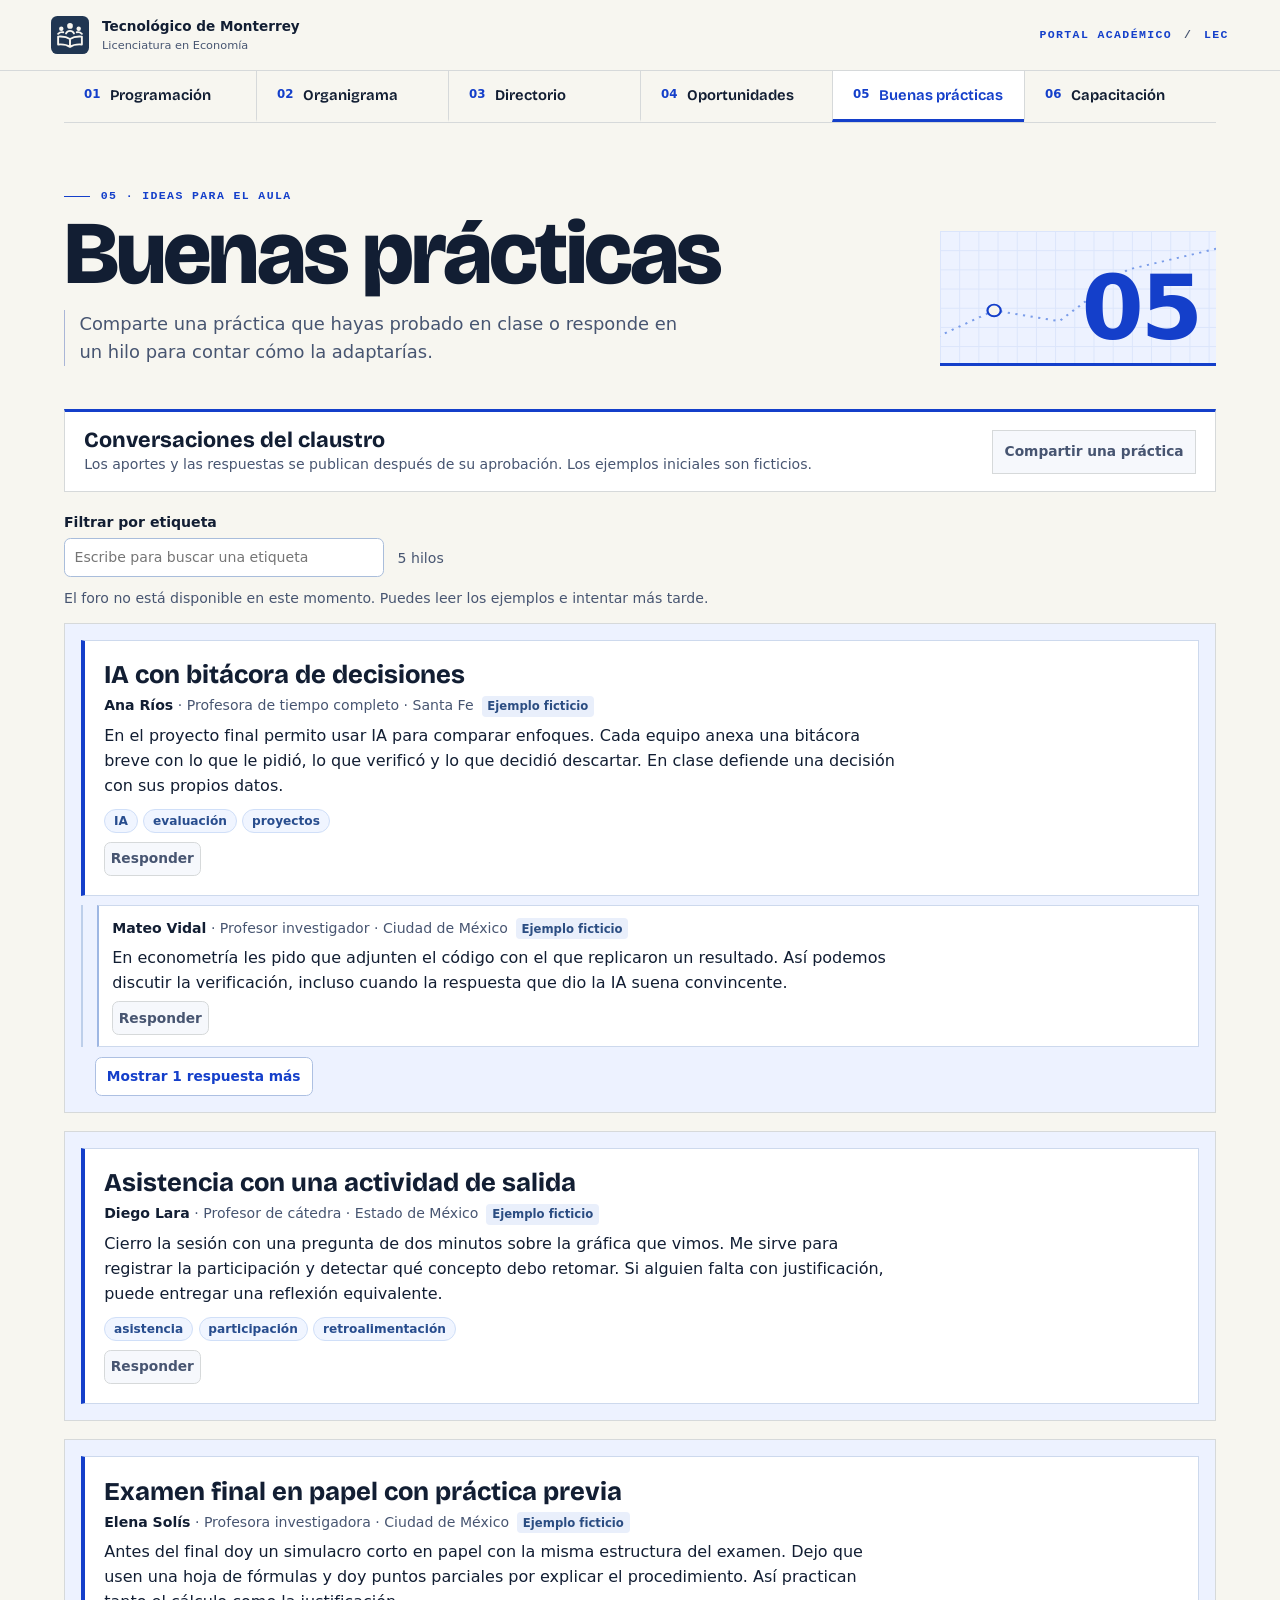
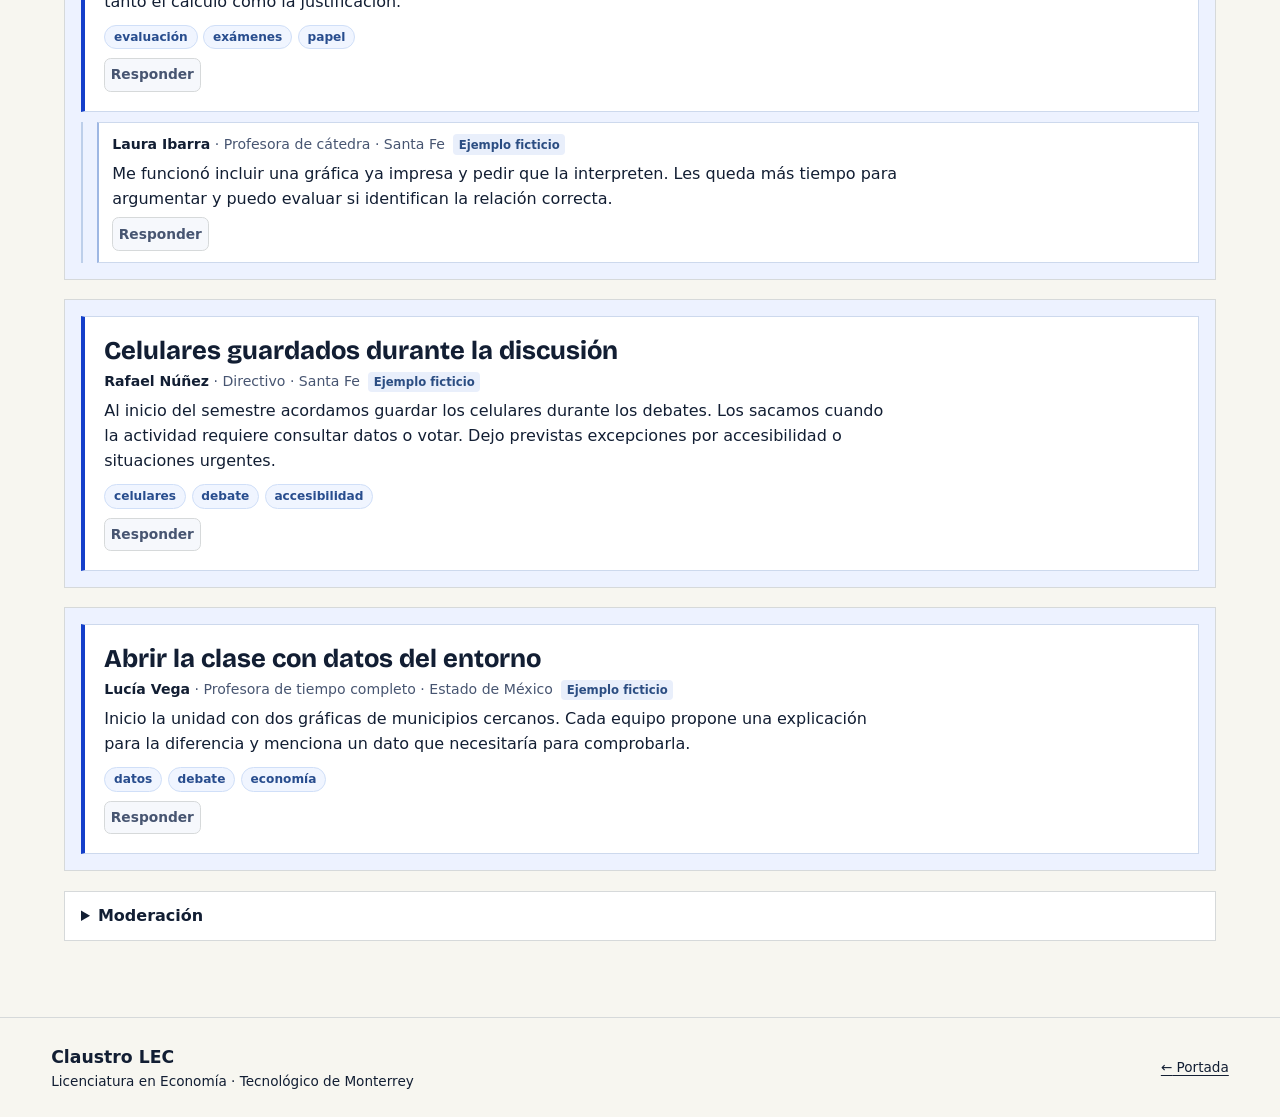
==== buenas-practicas.html @ 4c76aeeb "upd" ====
<!doctype html>
<html lang="es-MX">
<head>
  <meta charset="utf-8">
  <meta name="viewport" content="width=device-width, initial-scale=1">
  <meta name="description" content="Foro del Claustro LEC para compartir y discutir buenas prácticas docentes.">
  <title>Buenas prácticas | Claustro LEC</title>
  <link rel="icon" type="image/svg+xml" href="assets/icons/claustro.svg">
  <link rel="stylesheet" href="assets/css/styles.css?v=5">
  <link rel="stylesheet" href="assets/css/foro.css?v=4">
  <script type="module" src="assets/js/foro.js?v=4"></script>
</head>
<body>
  <a class="skip-link" href="#contenido">Ir al contenido</a>
  <header class="site-header" id="inicio">
    <div class="shell header-inner">
      <a class="brand" href="index.html">
        <img class="brand-mark" src="assets/icons/claustro.svg" width="38" height="38" alt="">
        <span>Tecnológico de Monterrey<small>Licenciatura en Economía</small></span>
      </a>
      <span class="edition">Portal académico <span aria-hidden="true">/</span> LEC</span>
    </div>
  </header>
  <div class="shell">
    <nav class="section-index" aria-label="Secciones del portal">
      <a href="programacion.html"><span class="index-number" aria-hidden="true">01</span><span>Programación</span></a>
      <a href="organigrama.html"><span class="index-number" aria-hidden="true">02</span><span>Organigrama</span></a>
      <a href="directorio.html"><span class="index-number" aria-hidden="true">03</span><span>Directorio</span></a>
      <a href="oportunidades.html"><span class="index-number" aria-hidden="true">04</span><span>Oportunidades</span></a>
      <a href="buenas-practicas.html" aria-current="page"><span class="index-number" aria-hidden="true">05</span><span>Buenas prácticas</span></a>
      <a href="capacitacion.html"><span class="index-number" aria-hidden="true">06</span><span>Capacitación</span></a>
    </nav>
  </div>

  <main class="shell" id="contenido" tabindex="-1" data-forum-api="https://claustrolec-foro.marco-mendez.workers.dev">
    <header class="page-heading">
      <div class="page-intro">
        <p class="eyebrow">05 · Ideas para el aula</p>
        <h1>Buenas prácticas</h1>
        <p>Comparte una práctica que hayas probado en clase o responde en un hilo para contar cómo la adaptarías.</p>
      </div>
      <div class="chapter-mark" aria-hidden="true">
        <span>05</span>
      </div>
    </header>
    <div class="forum-toolbar">
      <div>
        <h2>Conversaciones del claustro</h2>
        <p>Los aportes y las respuestas se publican después de su aprobación. Los ejemplos iniciales son ficticios.</p>
      </div>
      <button class="forum-button forum-primary" id="forum-new" type="button" disabled>Compartir una práctica</button>
    </div>
    <div class="forum-filter">
      <div class="search-picker">
        <label for="forum-tag-filter">Filtrar por etiqueta</label>
        <input id="forum-tag-filter" type="text" role="combobox" aria-autocomplete="list" aria-expanded="false" aria-controls="forum-tag-options" autocomplete="off" placeholder="Escribe para buscar una etiqueta">
        <ul id="forum-tag-options" class="search-options" role="listbox" aria-label="Opciones de etiquetas" hidden></ul>
      </div>
      <p id="forum-filter-count" role="status"></p>
    </div>
    <p class="forum-status" id="forum-status" role="status"></p>
    <div id="forum-threads" class="forum-threads"></div>
    <noscript><p>Activa JavaScript para consultar los hilos y participar en el foro.</p></noscript>

    <details class="forum-moderation" id="forum-moderation">
      <summary>Moderación</summary>
      <div class="forum-moderation-content">
        <form id="forum-login" hidden>
          <label>Contraseña de moderación <input name="password" type="password" autocomplete="current-password" maxlength="256" required></label>
          <button class="forum-button" type="submit">Ver envíos pendientes</button>
        </form>
        <div class="forum-session" id="forum-session" hidden>
          <button class="forum-button" id="forum-refresh" type="button">Actualizar cola</button>
          <button class="forum-button" id="forum-logout" type="button">Salir</button>
        </div>
        <p id="forum-moderation-status" role="status">La moderación se habilitará al conectar el servicio del foro.</p>
        <div id="forum-queue"></div>
      </div>
    </details>

    <dialog id="forum-dialog" class="forum-dialog" aria-labelledby="forum-dialog-title">
      <form id="forum-submit">
        <div class="forum-dialog-header">
          <h2 id="forum-dialog-title">Compartir una práctica</h2>
          <button class="forum-button" id="forum-cancel" type="button">Cancelar</button>
        </div>
        <p class="forum-context" id="forum-context" hidden></p>
        <div class="forum-fields">
          <label>Nombre <input name="name" autocomplete="name" minlength="2" maxlength="100" required></label>
          <label>Puesto <select name="role" required>
            <option value="">Selecciona un puesto</option>
            <option>Directivo</option><option>Profesor investigador</option><option>Profesor de tiempo completo</option><option>Profesor de cátedra</option>
          </select></label>
          <label>Campus <input name="campus" list="forum-campuses" minlength="2" maxlength="90" required></label>
          <datalist id="forum-campuses"><option value="Ciudad de México"><option value="Santa Fe"><option value="Estado de México"></datalist>
          <label>Correo <input name="email" type="email" autocomplete="email" maxlength="254" aria-describedby="forum-privacy" required></label>
        </div>
        <label class="forum-email-choice">
          <input name="publishEmail" type="checkbox">
          <span>Mostrar mi correo públicamente si se aprueba mi contribución</span>
        </label>
        <label id="forum-title-field">Título <input name="title" minlength="4" maxlength="120" required></label>
        <label id="forum-tags-field" for="forum-tags">Etiquetas
          <input id="forum-tags" name="tags" maxlength="280" placeholder="IA, evaluación, proyectos" aria-describedby="forum-tags-help" required>
          <small id="forum-tags-help">Escribe de 2 a 4 palabras distintas, separadas por comas. Cada palabra puede tener hasta 32 caracteres.</small>
        </label>
        <label>Contribución <textarea name="body" rows="5" minlength="5" maxlength="2500" required></textarea></label>
        <p class="forum-privacy" id="forum-privacy">Moderación puede usar tu correo para contactarte sobre tu envío. Al aprobarse, se publican tu nombre, puesto, campus y contribución. Tu correo también se muestra si marcas la casilla.</p>
        <p class="forum-status" id="forum-submit-status" role="status"></p>
        <button class="forum-button forum-primary" type="submit">Enviar a moderación</button>
      </form>
    </dialog>
  </main>

  <footer class="site-footer">
    <div class="shell footer-inner">
      <div><strong>Claustro LEC</strong><p>Licenciatura en Economía · Tecnológico de Monterrey</p></div>
      <a href="index.html"><span aria-hidden="true">←</span> Portada</a>
    </div>
  </footer>
</body>
</html>
---- assets/css/styles.css ----
@font-face {
  font-family: Bricolage;
  src: url("../fonts/bricolage/bricolage-grotesque.woff2") format("woff2");
  font-weight: 400 800;
  font-display: swap;
}

:root {
  color-scheme: light;
  --paper: #fff;
  --canvas: #f7f6f0;
  --ink: #121e33;
  --navy: #121e33;
  --muted: #475571;
  --accent: #143fca;
  --rule: #d6d9da;
  --tint: #edf2ff;
  --display: Bricolage, system-ui, sans-serif;
  --mono: ui-monospace, Consolas, monospace;
  --numerals: system-ui, sans-serif;
}

*, *::before, *::after { box-sizing: border-box; }

body {
  display: flex;
  flex-direction: column;
  min-height: 100vh;
  margin: 0;
  background: var(--canvas);
  color: var(--ink);
  font: 1rem/1.55 system-ui, sans-serif;
}

a { color: inherit; text-underline-offset: .22em; }
a:focus-visible, [tabindex]:focus-visible { outline: 2px solid var(--accent); outline-offset: 4px; }
p, h1, h2 { margin: 0; }
main { flex: 1; }

.shell { width: min(1152px, calc(100% - 5rem)); margin-inline: auto; }

.skip-link {
  position: absolute;
  z-index: 1;
  inset: .75rem auto auto .75rem;
  padding: .5rem 1rem;
  background: var(--paper);
  color: var(--ink);
  transform: translateY(-200%);
}

.skip-link:focus { transform: translateY(0); }

.site-header { background: var(--canvas); border-bottom: 1px solid var(--rule); color: var(--navy); }

.header-inner, .footer-inner {
  display: flex;
  width: min(1560px, 92%);
  align-items: center;
  justify-content: space-between;
  gap: 1rem;
  padding-block: 1rem;
}

.brand {
  display: inline-flex;
  align-items: center;
  gap: .8rem;
  font-size: .85rem;
  font-weight: 650;
  line-height: 1.3;
  text-decoration: none;
}

.brand-mark {
  display: block;
}

.brand small { display: block; margin-top: .15rem; color: var(--muted); font-weight: 450; }

.edition, .eyebrow, .tag {
  font-size: .72rem;
  font-weight: 700;
  letter-spacing: .12em;
  text-transform: uppercase;
}

.edition { color: var(--accent); font-family: var(--mono); text-align: right; }
.edition span { padding-inline: .3em; color: var(--muted); }

.eyebrow { color: var(--accent); font-family: var(--mono); }

h1 {
  margin-block: .7rem 1rem;
  color: var(--navy);
  font-size: clamp(2.9rem, 6.55vw, 6rem);
  font-weight: 750;
  line-height: .98;
  letter-spacing: -.072em;
}

.section-index {
  display: grid;
  grid-template-columns: repeat(6, minmax(0, 1fr));
  border-bottom: 1px solid var(--rule);
}

.section-index a {
  display: flex;
  align-items: center;
  gap: .6rem;
  min-height: 3.2rem;
  padding: .7rem clamp(.45rem, 2vw, 1.25rem);
  border-bottom: 3px solid transparent;
  color: var(--navy);
  font-family: var(--display);
  font-size: clamp(.78rem, 1.15vw, .98rem);
  font-weight: 650;
  text-decoration: none;
}

.section-index a + a { border-inline-start: 1px solid var(--rule); }
.section-index a:is(:hover, :focus-visible) { color: var(--accent); background: var(--paper); }
.section-index .index-number { color: var(--accent); font: 650 .74rem/1 var(--numerals); font-variant-numeric: tabular-nums; }
.section-index a[aria-current="page"] { border-bottom-color: var(--accent); background: var(--paper); color: var(--accent); }

.search-picker { position: relative; min-width: 0; }

.search-options {
  position: absolute;
  z-index: 2;
  top: calc(100% + .25rem);
  inset-inline: 0;
  max-height: 15rem;
  margin: 0;
  padding: .25rem;
  overflow-y: auto;
  border: 1px solid #aebfdc;
  background: white;
  box-shadow: 0 .5rem 1.25rem #213a6322;
  color: var(--ink);
  list-style: none;
  font-size: .88rem;
}

.search-options li { padding: .58rem .62rem; cursor: pointer; }
.search-options li:is(:hover, [aria-selected="true"]):not([aria-disabled="true"]) { background: var(--tint); color: var(--accent); }
.search-options [aria-disabled="true"] { color: var(--muted); cursor: default; }

.sample-note {
  margin-top: .95rem;
  color: var(--muted);
  font-size: .84rem;
}

.sample-note strong { color: var(--ink); }

.page-heading {
  display: grid;
  grid-template-columns: minmax(0, 1fr) minmax(12rem, 24%);
  align-items: end;
  gap: 1.5rem clamp(1.5rem, 5vw, 5rem);
  padding-block: clamp(2.3rem, 5vw, 4.5rem) clamp(1.5rem, 4vw, 2.7rem);
}

.page-heading h1 {
  margin-block: .45rem .85rem;
  font: 800 clamp(2.65rem, 7vw, 6.25rem)/.94 var(--display);
  letter-spacing: -.032em;
}

.page-heading--single-line .page-intro { container-type: inline-size; }
.page-heading--single-line h1 { font-size: min(6.25rem, 8.1cqi); white-space: nowrap; }

.page-intro .eyebrow::before { display: inline-block; width: 1.65rem; height: 1px; margin-right: .65rem; background: currentColor; vertical-align: middle; content: ""; }
.page-intro > p:last-child { max-width: 56ch; padding-left: .9rem; border-left: 1px solid #aab6d7; color: var(--muted); font-size: clamp(.95rem, 1.5vw, 1.12rem); }
.chapter-mark {
  display: grid;
  min-height: 8.4rem;
  align-items: end;
  justify-items: end;
  padding: .55rem 1rem;
  border-bottom: 3px solid var(--accent);
  background: url("data:image/svg+xml,%3Csvg xmlns='http://www.w3.org/2000/svg' viewBox='0 0 250 136' preserveAspectRatio='none'%3E%3Cpath d='M-8 112 49 82 108 93 170 40 260 16' fill='none' stroke='%237b9de9' stroke-width='2' stroke-dasharray='2 5'/%3E%3Ccircle cx='49' cy='82' r='6' fill='%23f7f6f0' stroke='%23143fca' stroke-width='2'/%3E%3C/svg%3E") center / 100% 100% no-repeat,
    linear-gradient(#dbe5fb 1px, transparent 1px) 0 0 / 1.2rem 1.2rem,
    linear-gradient(90deg, #dbe5fb 1px, transparent 1px) 0 0 / 1.2rem 1.2rem var(--tint);
  color: var(--accent);
  font: 750 clamp(3.5rem, 7vw, 5.8rem)/1 var(--numerals);
  font-variant-numeric: tabular-nums;
  letter-spacing: -.035em;
}
.card > p { color: var(--muted); }

.tag { color: var(--navy); letter-spacing: .08em; }

.sample {
  width: fit-content;
  color: var(--muted);
  font-size: .74rem;
  font-style: italic;
  font-weight: 450;
}

.grid { display: grid; gap: 1rem; }
.grid-two { grid-template-columns: repeat(2, minmax(0, 1fr)); }
.grid-three { grid-template-columns: repeat(3, minmax(0, 1fr)); }

.card {
  display: flex;
  flex-direction: column;
  gap: .45rem;
  padding: clamp(1rem, 3vw, 1.8rem);
  border: 1px solid var(--rule);
  border-top: 3px solid var(--accent);
  background: var(--paper);
}

.card-meta { display: flex; align-items: baseline; flex-wrap: wrap; gap: .25rem .7rem; }
.card h2 { color: var(--navy); font: 750 clamp(1.25rem, 2.4vw, 1.75rem)/1.15 var(--display); letter-spacing: -.02em; }
.card > p { font-size: .9rem; }
.card .deadline { margin-top: auto; padding-top: .3rem; color: var(--accent); font-size: .78rem; font-weight: 650; }
.practice { border-top-color: #8b9cb2; }

.site-footer {
  margin-top: clamp(2.4rem, 6vw, 5rem);
  border-top: 1px solid var(--rule);
  background: var(--canvas);
  color: var(--navy);
}
.footer-inner { flex-wrap: wrap; padding-block: 1.6rem; }
.footer-inner strong { font-size: 1.08rem; font-weight: 750; }
.footer-inner p, .footer-inner a { font-size: .85rem; }

@media (prefers-reduced-motion: no-preference) {
  .section-index a { transition: background-color 180ms, border-color 180ms, color 180ms; }
}

@media (max-width: 760px) {
  .shell { width: calc(100% - 2.5rem); }
  .header-inner, .footer-inner { width: 92%; }
  .section-index { grid-template-columns: repeat(2, minmax(0, 1fr)); }
  .section-index a:nth-child(odd) { border-inline-start: 0; }
  .section-index a:nth-child(-n + 4) { box-shadow: 0 1px var(--rule); }
  .page-heading { grid-template-columns: minmax(0, 1fr); }
  .chapter-mark { display: none; }
  .grid-three { grid-template-columns: 1fr; }
}

@media (min-width: 761px) and (max-width: 1000px) {
  .section-index { grid-template-columns: repeat(3, minmax(0, 1fr)); }
  .section-index a:nth-child(4) { border-inline-start: 0; }
  .section-index a:nth-child(-n + 3) { box-shadow: 0 1px var(--rule); }
}

@media (max-width: 460px) {
  .edition { display: none; }
  h1 { font-size: clamp(2.45rem, 11vw, 3.55rem); }
  .grid-two { grid-template-columns: 1fr; }

}
---- assets/css/foro.css ----
.forum-toolbar { display: flex; flex-wrap: wrap; align-items: center; justify-content: space-between; gap: .85rem 1.5rem; padding: 1rem 1.2rem; border: 1px solid var(--rule); border-top: 3px solid var(--accent); background: var(--paper); }
.forum-toolbar h2 { color: var(--navy); font: 750 1.35rem/1.2 var(--display); }
.forum-toolbar p, .forum-byline, .forum-privacy, .forum-status { color: var(--muted); font-size: .88rem; }
.forum-status { margin-block: .65rem; }
.forum-status:empty { display: none; }

.forum-filter { display: flex; flex-wrap: wrap; align-items: end; gap: .5rem .85rem; margin-top: 1.25rem; color: var(--navy); font-size: .88rem; }
.forum-filter .search-picker { width: min(100%, 20rem); }
.forum-filter label { display: block; margin-bottom: .25rem; font-weight: 700; }
.forum-filter input { width: 100%; min-height: 2.45rem; padding: .35rem .6rem; border: 1px solid #a9bddb; border-radius: .4rem; background: white; color: var(--navy); font: inherit; }
.forum-filter p { padding-bottom: .5rem; color: var(--muted); }
.forum-threads { display: grid; gap: 1.15rem; margin-top: .85rem; }
.forum-thread { min-width: 0; padding: clamp(.6rem, 2vw, 1rem); border: 1px solid var(--rule); background: var(--tint); }
.forum-post { padding: clamp(.8rem, 2vw, 1.2rem); border: 1px solid #cdd9ed; border-inline-start: 4px solid var(--accent); background: var(--paper); }
.forum-reply .forum-post { padding: .7rem .85rem; border-inline-start-width: 2px; border-inline-start-color: #9eb7e3; }
.forum-thread h3, .forum-review h3 { margin: 0 0 .3rem; color: var(--navy); font: 750 clamp(1.18rem, 2vw, 1.6rem)/1.18 var(--display); }
.forum-byline strong { color: var(--navy); }
.forum-byline a { color: var(--accent); }
.forum-example { display: inline-block; margin-inline-start: .5rem; padding: .08rem .36rem; border-radius: .25rem; background: #e9effb; color: #2b4d82; font-size: .73rem; font-weight: 650; }
.forum-text { margin-top: .42rem; max-width: 78ch; white-space: pre-wrap; overflow-wrap: anywhere; }
.forum-replies { display: grid; gap: .55rem; margin: .6rem 0 0; padding: 0 0 0 .85rem; border-left: 2px solid #bdcfea; list-style: none; }
.forum-replies[hidden] { display: none; }
.forum-replies .forum-replies .forum-replies { padding-inline-start: 0; border-left: 0; }
.forum-byline, .forum-review p { overflow-wrap: anywhere; }
.forum-tags { display: flex; flex-wrap: wrap; gap: .35rem; margin: .65rem 0 .2rem; padding: 0; list-style: none; }
.forum-tags li { max-width: 100%; padding: .12rem .55rem; border: 1px solid #d0dff8; border-radius: 1rem; background: #f0f5ff; color: #284d8e; font-size: .76rem; font-weight: 650; overflow-wrap: anywhere; }

.forum-button { min-height: 2.45rem; padding: .32rem .7rem; border: 1px solid #adc0e2; border-radius: .42rem; background: white; color: var(--accent); cursor: pointer; font: inherit; font-size: .86rem; font-weight: 690; }
.forum-button:hover { background: #e7efff; }
.forum-button:disabled { border-color: var(--rule); background: #f6f8fc; color: var(--muted); cursor: default; }
.forum-primary { min-height: 2.75rem; border-radius: 0; border-color: var(--accent); background: var(--accent); color: white; }
.forum-primary:hover:not(:disabled) { background: #1d429b; }
.forum-reply-button { min-height: 2rem; margin-top: .35rem; border-color: transparent; padding-inline: .35rem; }
.forum-more { margin: .6rem 0 0 .85rem; }
.forum-reject { border-color: #d3a59d; color: #9a3428; }
.forum-reject:hover:not(:disabled) { background: #fff1ee; }
.forum-button:focus-visible, .forum-filter input:focus-visible, .forum-dialog :is(input, select, textarea):focus-visible, .forum-moderation :is(summary, input):focus-visible { outline: 2px solid var(--accent); outline-offset: 3px; }

.forum-moderation { margin-top: 1.25rem; border: 1px solid var(--rule); background: var(--paper); }
.forum-moderation summary { padding: .7rem 1rem; color: var(--navy); font-weight: 690; cursor: pointer; }
.forum-moderation-content { padding: .25rem 1rem 1rem; }
.forum-moderation-content [role="status"] { margin-top: .45rem; color: var(--muted); font-size: .87rem; }
.forum-moderation-content form, .forum-session { display: flex; flex-wrap: wrap; align-items: end; gap: .55rem; }
.forum-moderation-content [hidden], .forum-dialog [hidden] { display: none; }
.forum-review { padding: .85rem 0; border-top: 1px solid var(--rule); }
.forum-review .forum-session { margin-top: .55rem; }
#forum-queue { margin-top: .65rem; }

.forum-dialog { width: min(40rem, calc(100% - 1.5rem)); max-height: calc(100% - 1.5rem); padding: clamp(1rem, 3vw, 1.5rem); overflow: auto; border: 1px solid #9bb2dd; border-radius: .85rem; color: var(--ink); }
.forum-dialog::backdrop { background: #17294b88; }
.forum-dialog form { display: grid; gap: .75rem; }
.forum-dialog-header { display: flex; flex-wrap: wrap; align-items: center; justify-content: space-between; gap: .5rem 1rem; }
.forum-dialog-header h2 { color: var(--navy); font-size: 1.25rem; }
.forum-context { color: var(--accent); font-size: .87rem; }
.forum-fields { display: grid; grid-template-columns: repeat(2, minmax(0, 1fr)); gap: .65rem; }
.forum-dialog label, .forum-moderation label { display: grid; gap: .25rem; color: var(--navy); font-size: .86rem; font-weight: 650; }
.forum-dialog :is(input, select, textarea), .forum-moderation input { width: 100%; min-height: 2.45rem; padding: .42rem .5rem; border: 1px solid #a9bddb; border-radius: .4rem; background: white; color: var(--ink); font: inherit; font-weight: 400; }
.forum-dialog .forum-email-choice { grid-template-columns: auto 1fr; align-items: start; gap: .5rem; }
.forum-email-choice input { width: 1rem; min-height: 1rem; margin: .15rem 0 0; padding: 0; accent-color: var(--accent); }
.forum-dialog textarea { resize: vertical; }
.forum-dialog label small { color: var(--muted); font-weight: 450; }
.forum-dialog input[aria-invalid="true"] { border-color: #9a3428; }
.forum-dialog [type="submit"] { justify-self: start; }

@media (max-width: 520px) {
  .forum-fields { grid-template-columns: 1fr; }
  .forum-replies { padding-inline-start: .5rem; }
}
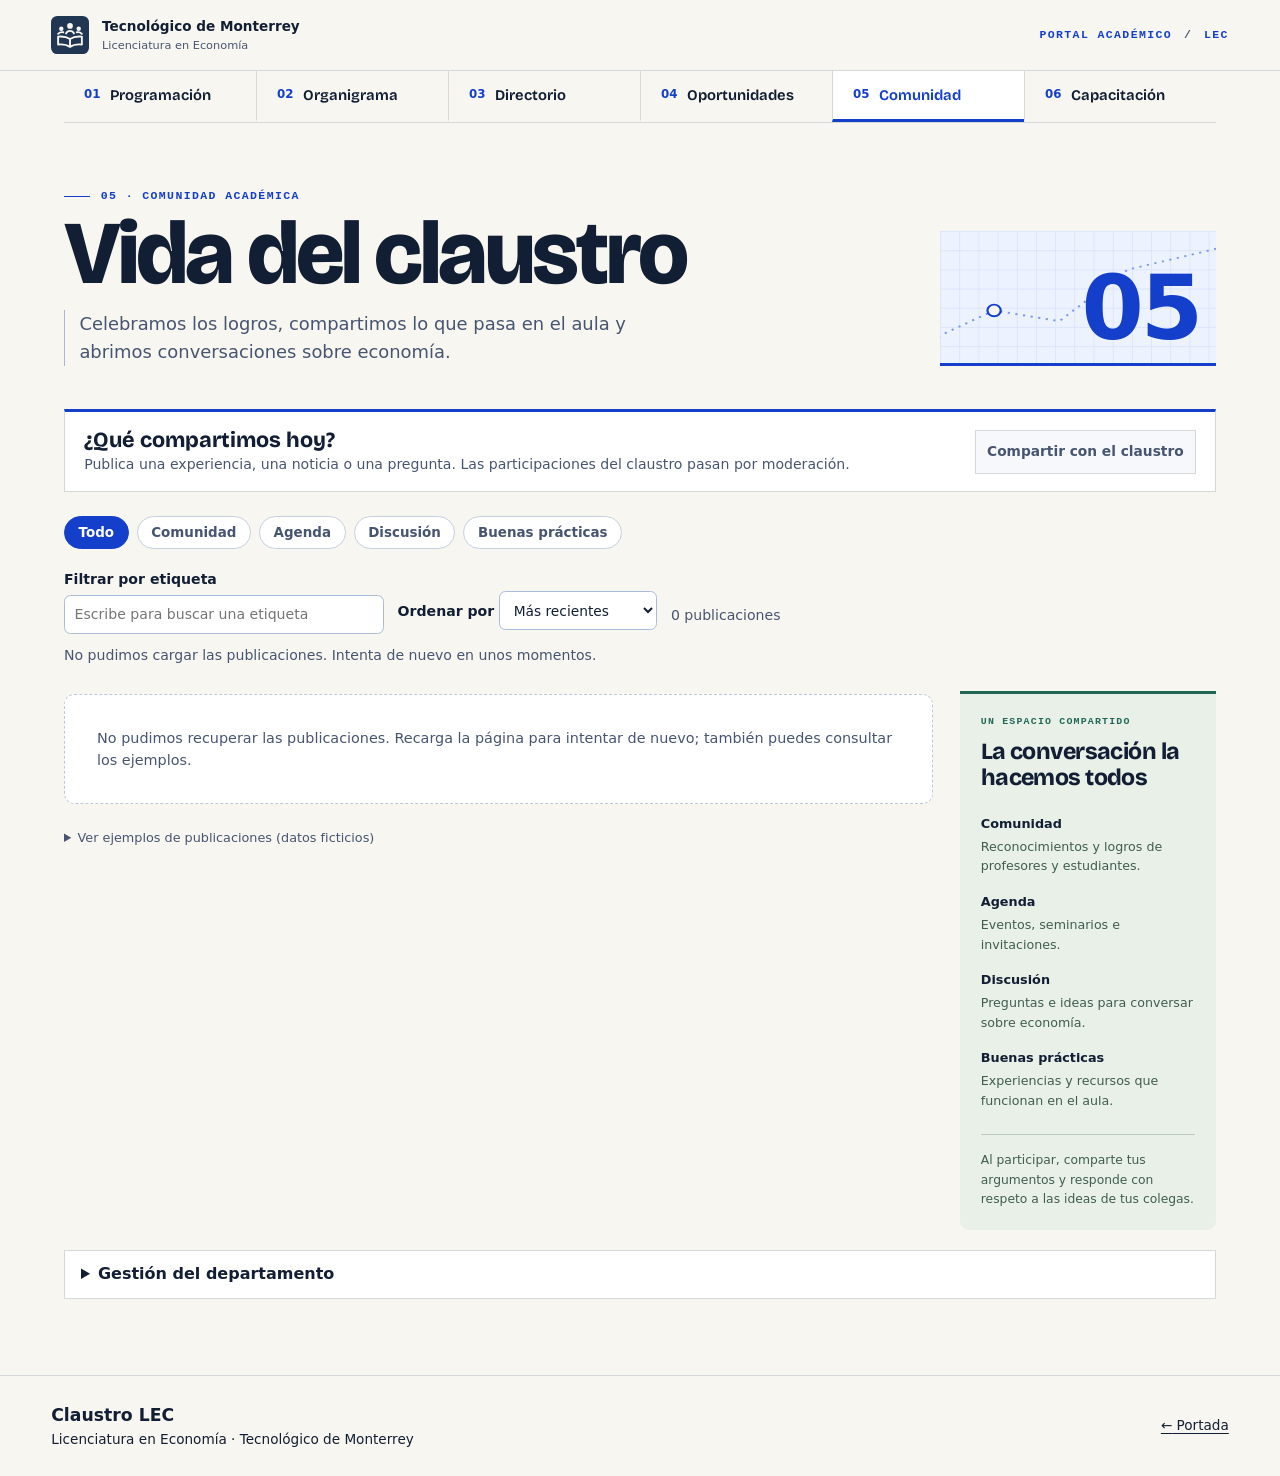
==== commit 74d95e81: "upd" ====
--- a/buenas-practicas.html
+++ b/buenas-practicas.html
@@ -3,12 +3,12 @@
 <head>
   <meta charset="utf-8">
   <meta name="viewport" content="width=device-width, initial-scale=1">
-  <meta name="description" content="Foro del Claustro LEC para compartir y discutir buenas prácticas docentes.">
-  <title>Buenas prácticas | Claustro LEC</title>
+  <meta name="description" content="Noticias, reconocimientos, agenda, discusiones económicas y buenas prácticas del claustro de Economía.">
+  <title>Comunidad | Claustro LEC</title>
   <link rel="icon" type="image/svg+xml" href="assets/icons/claustro.svg">
   <link rel="stylesheet" href="assets/css/styles.css?v=5">
-  <link rel="stylesheet" href="assets/css/foro.css?v=4">
-  <script type="module" src="assets/js/foro.js?v=4"></script>
+  <link rel="stylesheet" href="assets/css/foro.css?v=5">
+  <script type="module" src="assets/js/foro.js?v=7"></script>
 </head>
 <body>
   <a class="skip-link" href="#contenido">Ir al contenido</a>
@@ -27,7 +27,7 @@
       <a href="organigrama.html"><span class="index-number" aria-hidden="true">02</span><span>Organigrama</span></a>
       <a href="directorio.html"><span class="index-number" aria-hidden="true">03</span><span>Directorio</span></a>
       <a href="oportunidades.html"><span class="index-number" aria-hidden="true">04</span><span>Oportunidades</span></a>
-      <a href="buenas-practicas.html" aria-current="page"><span class="index-number" aria-hidden="true">05</span><span>Buenas prácticas</span></a>
+      <a href="buenas-practicas.html" aria-current="page"><span class="index-number" aria-hidden="true">05</span><span>Comunidad</span></a>
       <a href="capacitacion.html"><span class="index-number" aria-hidden="true">06</span><span>Capacitación</span></a>
     </nav>
   </div>
@@ -35,9 +35,9 @@
   <main class="shell" id="contenido" tabindex="-1" data-forum-api="https://claustrolec-foro.marco-mendez.workers.dev">
     <header class="page-heading">
       <div class="page-intro">
-        <p class="eyebrow">05 · Ideas para el aula</p>
-        <h1>Buenas prácticas</h1>
-        <p>Comparte una práctica que hayas probado en clase o responde en un hilo para contar cómo la adaptarías.</p>
+        <p class="eyebrow">05 · Comunidad académica</p>
+        <h1>Vida del claustro</h1>
+        <p>Celebramos los logros, compartimos lo que pasa en el aula y abrimos conversaciones sobre economía.</p>
       </div>
       <div class="chapter-mark" aria-hidden="true">
         <span>05</span>
@@ -45,35 +45,66 @@
     </header>
     <div class="forum-toolbar">
       <div>
-        <h2>Conversaciones del claustro</h2>
-        <p>Los aportes y las respuestas se publican después de su aprobación. Los ejemplos iniciales son ficticios.</p>
+        <h2>¿Qué compartimos hoy?</h2>
+        <p>Publica una experiencia, una noticia o una pregunta. Las participaciones del claustro pasan por moderación.</p>
       </div>
-      <button class="forum-button forum-primary" id="forum-new" type="button" disabled>Compartir una práctica</button>
+      <button class="forum-button forum-primary" id="forum-new" type="button" disabled>Compartir con el claustro</button>
     </div>
+    <nav class="feed-categories" aria-label="Filtrar publicaciones por categoría">
+      <button type="button" data-category="" aria-pressed="true">Todo</button>
+      <button type="button" data-category="community" aria-pressed="false">Comunidad</button>
+      <button type="button" data-category="agenda" aria-pressed="false">Agenda</button>
+      <button type="button" data-category="discussion" aria-pressed="false">Discusión</button>
+      <button type="button" data-category="practice" aria-pressed="false">Buenas prácticas</button>
+    </nav>
     <div class="forum-filter">
       <div class="search-picker">
         <label for="forum-tag-filter">Filtrar por etiqueta</label>
         <input id="forum-tag-filter" type="text" role="combobox" aria-autocomplete="list" aria-expanded="false" aria-controls="forum-tag-options" autocomplete="off" placeholder="Escribe para buscar una etiqueta">
         <ul id="forum-tag-options" class="search-options" role="listbox" aria-label="Opciones de etiquetas" hidden></ul>
       </div>
+      <label class="feed-sort">Ordenar por
+        <select id="forum-sort"><option value="recent">Más recientes</option><option value="conversation">Más comentadas</option></select>
+      </label>
       <p id="forum-filter-count" role="status"></p>
     </div>
     <p class="forum-status" id="forum-status" role="status"></p>
-    <div id="forum-threads" class="forum-threads"></div>
+    <p id="feed-preview-note" class="feed-preview-note" hidden>Vista previa local con publicaciones ficticias. Las participaciones de esta vista se guardan únicamente en este equipo.</p>
+    <div class="feed-layout">
+      <div>
+        <div id="forum-threads" class="forum-threads" aria-label="Publicaciones del claustro" aria-busy="true"></div>
+        <details class="feed-examples" id="feed-examples">
+          <summary>Ver ejemplos de publicaciones (datos ficticios)</summary>
+          <p>Estas publicaciones ilustran el espacio. No representan anuncios ni personas reales.</p>
+          <div id="forum-example-threads" class="forum-threads"></div>
+        </details>
+      </div>
+      <aside class="feed-guide" aria-labelledby="feed-guide-title">
+        <p class="eyebrow">Un espacio compartido</p>
+        <h2 id="feed-guide-title">La conversación la hacemos todos</h2>
+        <dl><div><dt>Comunidad</dt><dd>Reconocimientos y logros de profesores y estudiantes.</dd></div>
+          <div><dt>Agenda</dt><dd>Eventos, seminarios e invitaciones.</dd></div>
+          <div><dt>Discusión</dt><dd>Preguntas e ideas para conversar sobre economía.</dd></div>
+          <div><dt>Buenas prácticas</dt><dd>Experiencias y recursos que funcionan en el aula.</dd></div></dl>
+        <p>Al participar, comparte tus argumentos y responde con respeto a las ideas de tus colegas.</p>
+      </aside>
+    </div>
     <noscript><p>Activa JavaScript para consultar los hilos y participar en el foro.</p></noscript>
 
     <details class="forum-moderation" id="forum-moderation">
-      <summary>Moderación</summary>
+      <summary>Gestión del departamento</summary>
       <div class="forum-moderation-content">
         <form id="forum-login" hidden>
           <label>Contraseña de moderación <input name="password" type="password" autocomplete="current-password" maxlength="256" required></label>
           <button class="forum-button" type="submit">Ver envíos pendientes</button>
         </form>
         <div class="forum-session" id="forum-session" hidden>
+          <button class="forum-button forum-primary" id="forum-official" type="button">Publicar desde el departamento</button>
           <button class="forum-button" id="forum-refresh" type="button">Actualizar cola</button>
           <button class="forum-button" id="forum-logout" type="button">Salir</button>
         </div>
         <p id="forum-moderation-status" role="status">La moderación se habilitará al conectar el servicio del foro.</p>
+        <div id="forum-featured-management"></div>
         <div id="forum-queue"></div>
       </div>
     </details>
@@ -81,17 +112,17 @@
     <dialog id="forum-dialog" class="forum-dialog" aria-labelledby="forum-dialog-title">
       <form id="forum-submit">
         <div class="forum-dialog-header">
-          <h2 id="forum-dialog-title">Compartir una práctica</h2>
+          <h2 id="forum-dialog-title">Compartir con el claustro</h2>
           <button class="forum-button" id="forum-cancel" type="button">Cancelar</button>
         </div>
         <p class="forum-context" id="forum-context" hidden></p>
         <div class="forum-fields">
-          <label>Nombre <input name="name" autocomplete="name" minlength="2" maxlength="100" required></label>
-          <label>Puesto <select name="role" required>
+          <label data-person-field>Nombre <input name="name" autocomplete="name" minlength="2" maxlength="100" required></label>
+          <label data-person-field>Puesto <select name="role" required>
             <option value="">Selecciona un puesto</option>
             <option>Directivo</option><option>Profesor investigador</option><option>Profesor de tiempo completo</option><option>Profesor de cátedra</option>
           </select></label>
-          <label>Campus <input name="campus" list="forum-campuses" minlength="2" maxlength="90" required></label>
+          <label data-person-field>Campus <input name="campus" list="forum-campuses" minlength="2" maxlength="90" required></label>
           <datalist id="forum-campuses"><option value="Ciudad de México"><option value="Santa Fe"><option value="Estado de México"></datalist>
           <label>Correo <input name="email" type="email" autocomplete="email" maxlength="254" aria-describedby="forum-privacy" required></label>
         </div>
@@ -99,6 +130,10 @@
           <input name="publishEmail" type="checkbox">
           <span>Mostrar mi correo públicamente si se aprueba mi contribución</span>
         </label>
+        <label id="forum-category-field">Tipo de publicación
+          <select name="category"><option value="practice">Buenas prácticas</option><option value="community">Comunidad</option><option value="agenda">Agenda</option><option value="discussion">Discusión</option></select>
+        </label>
+        <label class="forum-email-choice" id="forum-pinned-field" hidden><input name="pinned" type="checkbox"><span>Destacar como discusión de la semana. Sustituye la discusión destacada anterior.</span></label>
         <label id="forum-title-field">Título <input name="title" minlength="4" maxlength="120" required></label>
         <label id="forum-tags-field" for="forum-tags">Etiquetas
           <input id="forum-tags" name="tags" maxlength="280" placeholder="IA, evaluación, proyectos" aria-describedby="forum-tags-help" required>
--- a/assets/css/foro.css
+++ b/assets/css/foro.css
@@ -32,8 +32,8 @@
 .forum-primary:hover:not(:disabled) { background: #1d429b; }
 .forum-reply-button { min-height: 2rem; margin-top: .35rem; border-color: transparent; padding-inline: .35rem; }
 .forum-more { margin: .6rem 0 0 .85rem; }
-.forum-reject { border-color: #d3a59d; color: #9a3428; }
-.forum-reject:hover:not(:disabled) { background: #fff1ee; }
+.forum-reject { border-color: #acb8c8; color: #42516b; }
+.forum-reject:hover:not(:disabled) { background: #edf1f7; }
 .forum-button:focus-visible, .forum-filter input:focus-visible, .forum-dialog :is(input, select, textarea):focus-visible, .forum-moderation :is(summary, input):focus-visible { outline: 2px solid var(--accent); outline-offset: 3px; }
 
 .forum-moderation { margin-top: 1.25rem; border: 1px solid var(--rule); background: var(--paper); }
@@ -59,10 +59,57 @@
 .forum-email-choice input { width: 1rem; min-height: 1rem; margin: .15rem 0 0; padding: 0; accent-color: var(--accent); }
 .forum-dialog textarea { resize: vertical; }
 .forum-dialog label small { color: var(--muted); font-weight: 450; }
-.forum-dialog input[aria-invalid="true"] { border-color: #9a3428; }
+.forum-dialog input[aria-invalid="true"] { border-color: #855900; }
 .forum-dialog [type="submit"] { justify-self: start; }
 
 @media (max-width: 520px) {
   .forum-fields { grid-template-columns: 1fr; }
   .forum-replies { padding-inline-start: .5rem; }
 }
+
+.feed-categories { display: flex; flex-wrap: wrap; gap: .5rem; margin-top: 1.5rem; }
+.feed-categories button { border: 1px solid #c5d0e4; border-radius: 2rem; padding: .5rem .85rem; background: white; color: var(--muted); font: 600 .84rem system-ui; cursor: pointer; }
+.feed-categories button[aria-pressed="true"] { background: var(--accent); border-color: var(--accent); color: white; }
+.feed-categories button:focus-visible { outline: 2px solid var(--accent); outline-offset: 3px; }
+.feed-sort { display: grid; gap: .25rem; font-weight: 650; }
+.feed-sort select { min-height: 2.45rem; padding: .35rem .6rem; border: 1px solid #a9bddb; border-radius: .4rem; background: white; color: var(--navy); font: 400 .86rem system-ui; }
+.feed-layout { display: grid; grid-template-columns: minmax(0, 1fr) 16rem; align-items: start; gap: 1.7rem; }
+.feed-layout > div { min-width: 0; }
+.feed-guide { margin-top: .85rem; padding: 1.3rem; border-top: 3px solid #226657; border-radius: 0 0 .6rem .6rem; background: #e8f0e7; }
+.feed-guide .eyebrow { color: #226657; font-size: .62rem; }
+.feed-guide h2 { margin-top: .5rem; font: 750 1.45rem/1.12 var(--display); letter-spacing: -.025em; }
+.feed-guide dl { display: grid; gap: 1rem; margin-block: 1.5rem; }
+.feed-guide dt { font-size: .8rem; font-weight: 700; }
+.feed-guide dd { margin: .2rem 0 0; color: #405d50; font-size: .79rem; }
+.feed-guide > p:last-child { padding-top: 1rem; border-top: 1px solid #b9c9ba; font-size: .77rem; color: #405d50; }
+.feed-badges { display: flex; align-items: center; flex-wrap: wrap; gap: .4rem; margin-bottom: .8rem; }
+.feed-category, .feed-official, .feed-pinned { display: inline-block; padding: .2rem .5rem; border-radius: .3rem; color: #244b90; background: #edf2ff; font-size: .68rem; font-weight: 700; }
+.feed-category[data-category="community"], .feed-official { background: #e8f3f0; color: #226657; }
+.feed-category[data-category="discussion"] { background: #f1eaf8; color: #67438b; }
+.feed-category[data-category="agenda"] { background: #e8f2f8; color: #23627e; }
+.feed-pinned { background: #fff; border: 1px solid #b5c8bc; color: #226657; }
+.forum-thread { padding: 0; border: 1px solid #cdd9ed; border-radius: .65rem; background: #f2f5fb; overflow: hidden; scroll-margin-top: 1rem; }
+.forum-post { border: 0; border-inline-start: 3px solid #a2b6db; padding: 1.3rem; }
+.forum-thread.is-featured { border-color: #9dbdad; }
+.is-featured > .forum-post { background: #f3f8f4; border-inline-start-color: #226657; }
+.forum-reply { scroll-margin-top: 1rem; }
+.forum-replies { margin: .6rem .8rem .6rem; }
+.forum-more { margin-bottom: .75rem; }
+.forum-thread:target > .forum-post, .forum-reply:target > .forum-post { outline: 2px solid var(--accent); outline-offset: -2px; }
+.forum-text { font-size: .91rem; }
+.forum-byline { font-size: .75rem; }
+.feed-actions { display: flex; align-items: center; gap: .3rem .7rem; flex-wrap: wrap; margin-top: .9rem; padding-top: .6rem; border-top: 1px solid #e1e6ef; }
+.feed-like { min-height: 2rem; border-color: transparent; background: transparent; font-size: .78rem; }
+.feed-like[aria-pressed="true"] { background: #edf2ff; border-color: #a4b9e9; color: var(--accent); }
+.feed-permalink, .feed-reply-count { font-size: .73rem; color: var(--muted); }
+.feed-reply-count { margin-inline-start: auto; }
+.feed-actions .forum-reply-button { margin-top: 0; font-size: .78rem; }
+.feed-empty { margin-top: .2rem; padding: 2rem; border: 1px dashed #bac8df; border-radius: .65rem; background: white; color: var(--muted); font-size: .9rem; }
+.feed-examples { margin-top: 1.5rem; color: var(--muted); font-size: .8rem; }
+.feed-examples > summary { cursor: pointer; }
+.feed-examples > p { margin-block: .7rem; }
+#forum-featured-management { display: flex; align-items: center; flex-wrap: wrap; gap: .7rem; margin-top: .7rem; font-size: .85rem; }
+.feed-preview-note { margin-block: .8rem; padding: .7rem 1rem; background: #edf2ff; border-left: 3px solid var(--accent); color: #344f86; font-size: .8rem; }
+[hidden] { display: none !important; }
+@media (max-width: 900px) { .feed-layout { grid-template-columns: minmax(0, 1fr); } .feed-guide { display: none; } }
+@media (max-width: 520px) { .feed-categories { gap: .4rem; } .feed-categories button { padding: .45rem .65rem; font-size: .78rem; } .forum-post { padding: 1rem; } }
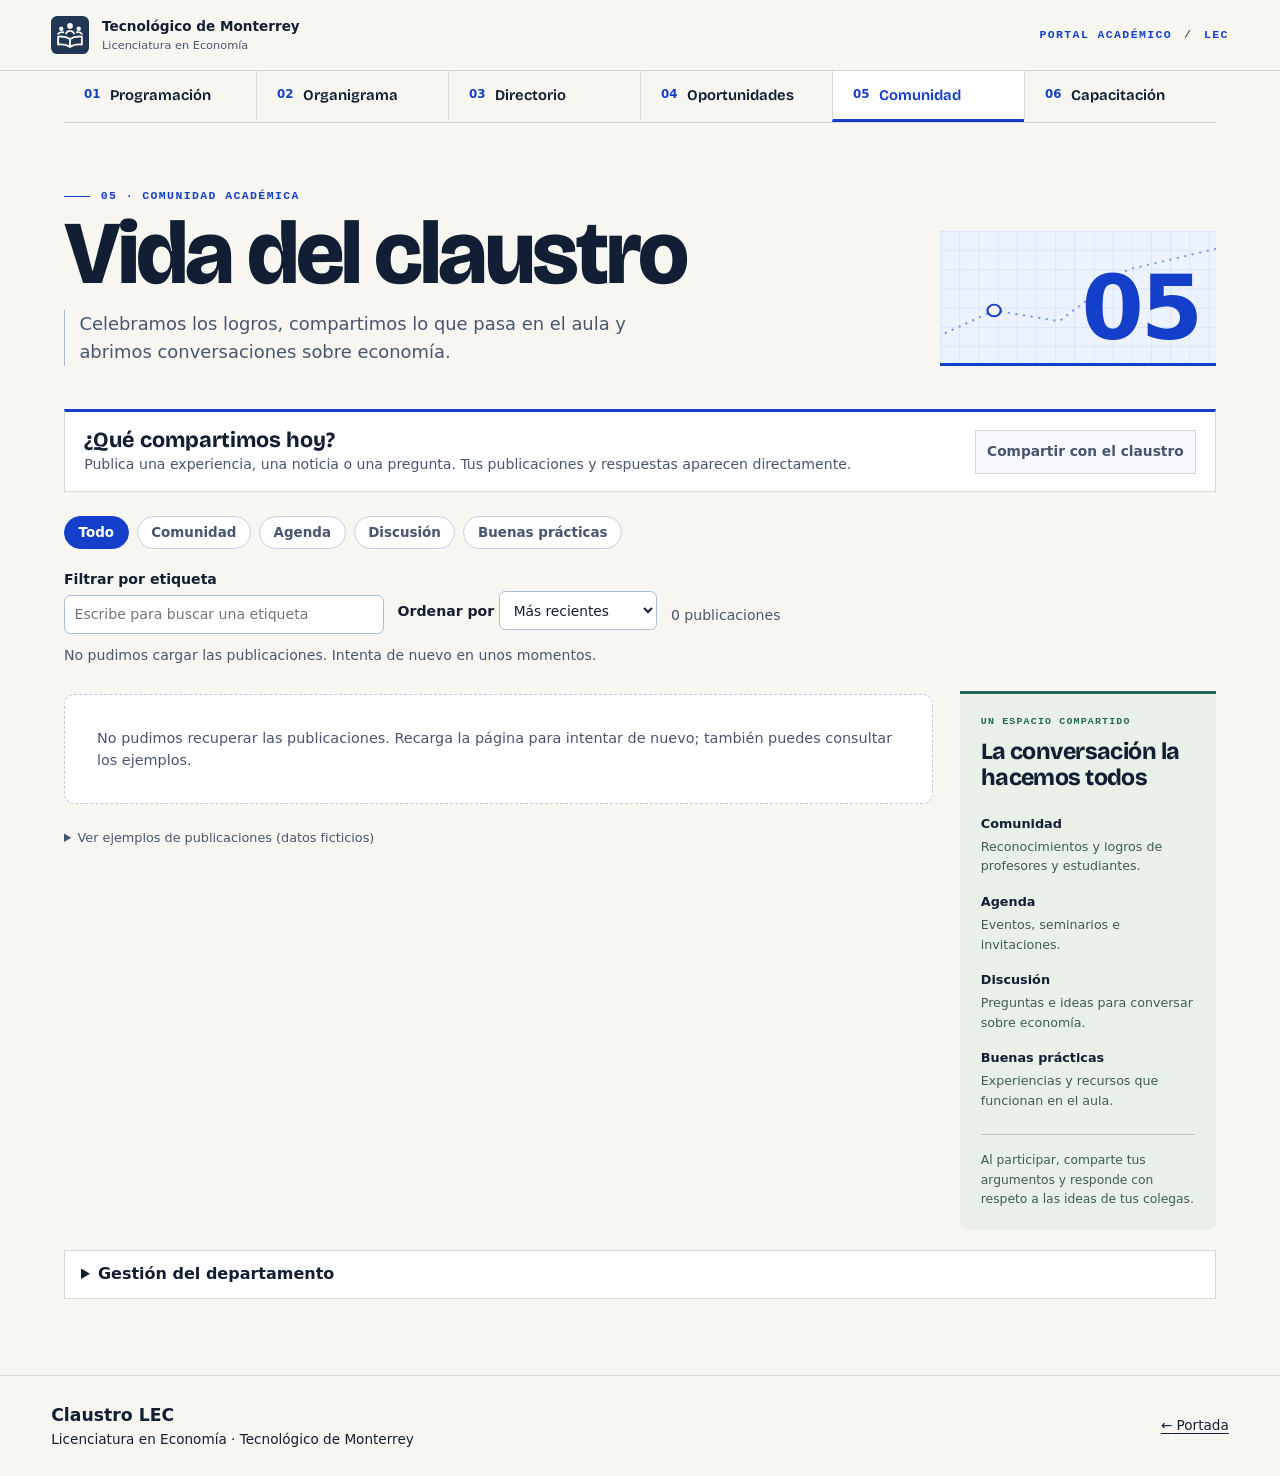
==== commit c6fd9169: "Publicar aportes de Comunidad sin moderación previa" ====
--- a/buenas-practicas.html
+++ b/buenas-practicas.html
@@ -7,8 +7,8 @@
   <title>Comunidad | Claustro LEC</title>
   <link rel="icon" type="image/svg+xml" href="assets/icons/claustro.svg">
   <link rel="stylesheet" href="assets/css/styles.css?v=5">
-  <link rel="stylesheet" href="assets/css/foro.css?v=5">
-  <script type="module" src="assets/js/foro.js?v=7"></script>
+  <link rel="stylesheet" href="assets/css/foro.css?v=6">
+  <script type="module" src="assets/js/foro.js?v=8"></script>
 </head>
 <body>
   <a class="skip-link" href="#contenido">Ir al contenido</a>
@@ -46,7 +46,7 @@
     <div class="forum-toolbar">
       <div>
         <h2>¿Qué compartimos hoy?</h2>
-        <p>Publica una experiencia, una noticia o una pregunta. Las participaciones del claustro pasan por moderación.</p>
+        <p>Publica una experiencia, una noticia o una pregunta. Tus publicaciones y respuestas aparecen directamente.</p>
       </div>
       <button class="forum-button forum-primary" id="forum-new" type="button" disabled>Compartir con el claustro</button>
     </div>
@@ -91,21 +91,20 @@
     </div>
     <noscript><p>Activa JavaScript para consultar los hilos y participar en el foro.</p></noscript>
 
-    <details class="forum-moderation" id="forum-moderation">
+    <details class="department-management" id="department-management">
       <summary>Gestión del departamento</summary>
-      <div class="forum-moderation-content">
+      <div class="department-management-content">
         <form id="forum-login" hidden>
-          <label>Contraseña de moderación <input name="password" type="password" autocomplete="current-password" maxlength="256" required></label>
-          <button class="forum-button" type="submit">Ver envíos pendientes</button>
+          <label>Contraseña del departamento <input name="password" type="password" autocomplete="current-password" maxlength="256" required></label>
+          <button class="forum-button" type="submit">Entrar</button>
         </form>
         <div class="forum-session" id="forum-session" hidden>
           <button class="forum-button forum-primary" id="forum-official" type="button">Publicar desde el departamento</button>
-          <button class="forum-button" id="forum-refresh" type="button">Actualizar cola</button>
+          <button class="forum-button" id="forum-refresh" type="button">Actualizar</button>
           <button class="forum-button" id="forum-logout" type="button">Salir</button>
         </div>
-        <p id="forum-moderation-status" role="status">La moderación se habilitará al conectar el servicio del foro.</p>
+        <p id="department-status" role="status"></p>
         <div id="forum-featured-management"></div>
-        <div id="forum-queue"></div>
       </div>
     </details>
 
@@ -128,7 +127,7 @@
         </div>
         <label class="forum-email-choice">
           <input name="publishEmail" type="checkbox">
-          <span>Mostrar mi correo públicamente si se aprueba mi contribución</span>
+          <span>Mostrar mi correo públicamente junto a mi publicación</span>
         </label>
         <label id="forum-category-field">Tipo de publicación
           <select name="category"><option value="practice">Buenas prácticas</option><option value="community">Comunidad</option><option value="agenda">Agenda</option><option value="discussion">Discusión</option></select>
@@ -140,9 +139,9 @@
           <small id="forum-tags-help">Escribe de 2 a 4 palabras distintas, separadas por comas. Cada palabra puede tener hasta 32 caracteres.</small>
         </label>
         <label>Contribución <textarea name="body" rows="5" minlength="5" maxlength="2500" required></textarea></label>
-        <p class="forum-privacy" id="forum-privacy">Moderación puede usar tu correo para contactarte sobre tu envío. Al aprobarse, se publican tu nombre, puesto, campus y contribución. Tu correo también se muestra si marcas la casilla.</p>
+        <p class="forum-privacy" id="forum-privacy">Al publicar, tu nombre, puesto, campus y contribución serán visibles de inmediato. Tu correo queda privado y solo se muestra si marcas la casilla.</p>
         <p class="forum-status" id="forum-submit-status" role="status"></p>
-        <button class="forum-button forum-primary" type="submit">Enviar a moderación</button>
+        <button class="forum-button forum-primary" type="submit">Publicar</button>
       </form>
     </dialog>
   </main>
--- a/assets/css/foro.css
+++ b/assets/css/foro.css
@@ -13,7 +13,8 @@
 .forum-thread { min-width: 0; padding: clamp(.6rem, 2vw, 1rem); border: 1px solid var(--rule); background: var(--tint); }
 .forum-post { padding: clamp(.8rem, 2vw, 1.2rem); border: 1px solid #cdd9ed; border-inline-start: 4px solid var(--accent); background: var(--paper); }
 .forum-reply .forum-post { padding: .7rem .85rem; border-inline-start-width: 2px; border-inline-start-color: #9eb7e3; }
-.forum-thread h3, .forum-review h3 { margin: 0 0 .3rem; color: var(--navy); font: 750 clamp(1.18rem, 2vw, 1.6rem)/1.18 var(--display); }
+.forum-thread h3 { margin: 0 0 .3rem; color: var(--navy); font: 750 clamp(1.18rem, 2vw, 1.6rem)/1.18 var(--display); }
+.forum-byline { overflow-wrap: anywhere; }
 .forum-byline strong { color: var(--navy); }
 .forum-byline a { color: var(--accent); }
 .forum-example { display: inline-block; margin-inline-start: .5rem; padding: .08rem .36rem; border-radius: .25rem; background: #e9effb; color: #2b4d82; font-size: .73rem; font-weight: 650; }
@@ -21,7 +22,6 @@
 .forum-replies { display: grid; gap: .55rem; margin: .6rem 0 0; padding: 0 0 0 .85rem; border-left: 2px solid #bdcfea; list-style: none; }
 .forum-replies[hidden] { display: none; }
 .forum-replies .forum-replies .forum-replies { padding-inline-start: 0; border-left: 0; }
-.forum-byline, .forum-review p { overflow-wrap: anywhere; }
 .forum-tags { display: flex; flex-wrap: wrap; gap: .35rem; margin: .65rem 0 .2rem; padding: 0; list-style: none; }
 .forum-tags li { max-width: 100%; padding: .12rem .55rem; border: 1px solid #d0dff8; border-radius: 1rem; background: #f0f5ff; color: #284d8e; font-size: .76rem; font-weight: 650; overflow-wrap: anywhere; }
 
@@ -32,19 +32,14 @@
 .forum-primary:hover:not(:disabled) { background: #1d429b; }
 .forum-reply-button { min-height: 2rem; margin-top: .35rem; border-color: transparent; padding-inline: .35rem; }
 .forum-more { margin: .6rem 0 0 .85rem; }
-.forum-reject { border-color: #acb8c8; color: #42516b; }
-.forum-reject:hover:not(:disabled) { background: #edf1f7; }
-.forum-button:focus-visible, .forum-filter input:focus-visible, .forum-dialog :is(input, select, textarea):focus-visible, .forum-moderation :is(summary, input):focus-visible { outline: 2px solid var(--accent); outline-offset: 3px; }
+.forum-button:focus-visible, .forum-filter input:focus-visible, .forum-dialog :is(input, select, textarea):focus-visible, .department-management :is(summary, input):focus-visible { outline: 2px solid var(--accent); outline-offset: 3px; }
 
-.forum-moderation { margin-top: 1.25rem; border: 1px solid var(--rule); background: var(--paper); }
-.forum-moderation summary { padding: .7rem 1rem; color: var(--navy); font-weight: 690; cursor: pointer; }
-.forum-moderation-content { padding: .25rem 1rem 1rem; }
-.forum-moderation-content [role="status"] { margin-top: .45rem; color: var(--muted); font-size: .87rem; }
-.forum-moderation-content form, .forum-session { display: flex; flex-wrap: wrap; align-items: end; gap: .55rem; }
-.forum-moderation-content [hidden], .forum-dialog [hidden] { display: none; }
-.forum-review { padding: .85rem 0; border-top: 1px solid var(--rule); }
-.forum-review .forum-session { margin-top: .55rem; }
-#forum-queue { margin-top: .65rem; }
+.department-management { margin-top: 1.25rem; border: 1px solid var(--rule); background: var(--paper); }
+.department-management summary { padding: .7rem 1rem; color: var(--navy); font-weight: 690; cursor: pointer; }
+.department-management-content { padding: .25rem 1rem 1rem; }
+.department-management-content [role="status"] { margin-top: .45rem; color: var(--muted); font-size: .87rem; }
+.department-management-content form, .forum-session { display: flex; flex-wrap: wrap; align-items: end; gap: .55rem; }
+.department-management-content [hidden], .forum-dialog [hidden] { display: none; }
 
 .forum-dialog { width: min(40rem, calc(100% - 1.5rem)); max-height: calc(100% - 1.5rem); padding: clamp(1rem, 3vw, 1.5rem); overflow: auto; border: 1px solid #9bb2dd; border-radius: .85rem; color: var(--ink); }
 .forum-dialog::backdrop { background: #17294b88; }
@@ -53,8 +48,8 @@
 .forum-dialog-header h2 { color: var(--navy); font-size: 1.25rem; }
 .forum-context { color: var(--accent); font-size: .87rem; }
 .forum-fields { display: grid; grid-template-columns: repeat(2, minmax(0, 1fr)); gap: .65rem; }
-.forum-dialog label, .forum-moderation label { display: grid; gap: .25rem; color: var(--navy); font-size: .86rem; font-weight: 650; }
-.forum-dialog :is(input, select, textarea), .forum-moderation input { width: 100%; min-height: 2.45rem; padding: .42rem .5rem; border: 1px solid #a9bddb; border-radius: .4rem; background: white; color: var(--ink); font: inherit; font-weight: 400; }
+.forum-dialog label, .department-management label { display: grid; gap: .25rem; color: var(--navy); font-size: .86rem; font-weight: 650; }
+.forum-dialog :is(input, select, textarea), .department-management input { width: 100%; min-height: 2.45rem; padding: .42rem .5rem; border: 1px solid #a9bddb; border-radius: .4rem; background: white; color: var(--ink); font: inherit; font-weight: 400; }
 .forum-dialog .forum-email-choice { grid-template-columns: auto 1fr; align-items: start; gap: .5rem; }
 .forum-email-choice input { width: 1rem; min-height: 1rem; margin: .15rem 0 0; padding: 0; accent-color: var(--accent); }
 .forum-dialog textarea { resize: vertical; }
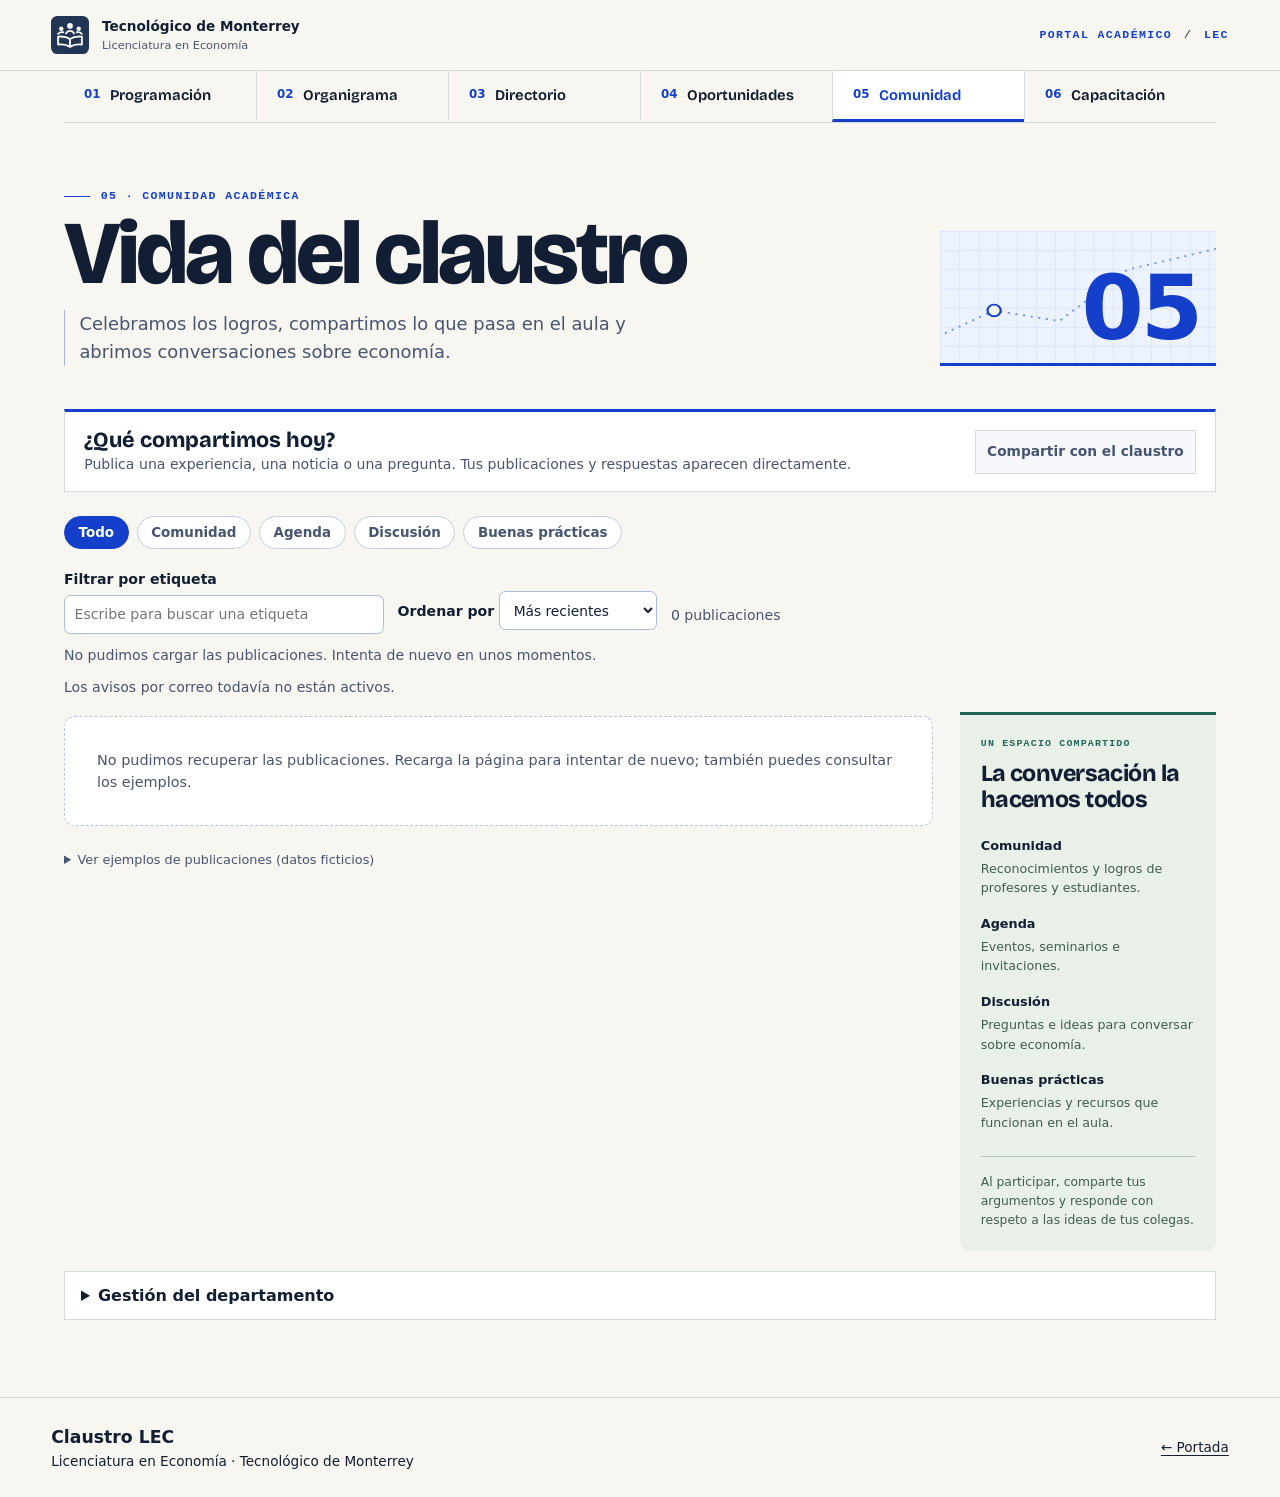
==== commit 4636ca2c: "upd" ====
--- a/buenas-practicas.html
+++ b/buenas-practicas.html
@@ -7,8 +7,8 @@
   <title>Comunidad | Claustro LEC</title>
   <link rel="icon" type="image/svg+xml" href="assets/icons/claustro.svg">
   <link rel="stylesheet" href="assets/css/styles.css?v=5">
-  <link rel="stylesheet" href="assets/css/foro.css?v=6">
-  <script type="module" src="assets/js/foro.js?v=8"></script>
+  <link rel="stylesheet" href="assets/css/foro.css?v=7">
+  <script type="module" src="assets/js/foro.js?v=9"></script>
 </head>
 <body>
   <a class="skip-link" href="#contenido">Ir al contenido</a>
@@ -69,6 +69,7 @@
       <p id="forum-filter-count" role="status"></p>
     </div>
     <p class="forum-status" id="forum-status" role="status"></p>
+    <p class="forum-privacy" id="forum-email-status">Los avisos por correo todavía no están activos.</p>
     <p id="feed-preview-note" class="feed-preview-note" hidden>Vista previa local con publicaciones ficticias. Las participaciones de esta vista se guardan únicamente en este equipo.</p>
     <div class="feed-layout">
       <div>
@@ -139,9 +140,26 @@
           <small id="forum-tags-help">Escribe de 2 a 4 palabras distintas, separadas por comas. Cada palabra puede tener hasta 32 caracteres.</small>
         </label>
         <label>Contribución <textarea name="body" rows="5" minlength="5" maxlength="2500" required></textarea></label>
+        <div id="forum-images-field">
+          <label for="forum-images">Adjuntar imágenes <input id="forum-images" type="file" accept="image/jpeg,image/png,image/webp" multiple aria-describedby="forum-images-help"></label>
+          <p class="forum-privacy" id="forum-images-help">Hasta tres imágenes JPG, PNG o WebP de hasta 8 MB cada una. Se ajustan automáticamente antes de publicarse.</p>
+          <p class="forum-status" id="forum-images-status" role="status"></p>
+          <div id="forum-image-previews" class="attachment-previews"></div>
+        </div>
+        <label class="forum-email-choice"><input name="notifyReplies" type="checkbox" disabled><span>Recibir avisos de nuevas respuestas por correo</span></label>
+        <p class="forum-privacy" id="forum-notify-help">Los avisos por correo todavía no están activos.</p>
         <p class="forum-privacy" id="forum-privacy">Al publicar, tu nombre, puesto, campus y contribución serán visibles de inmediato. Tu correo queda privado y solo se muestra si marcas la casilla.</p>
         <p class="forum-status" id="forum-submit-status" role="status"></p>
         <button class="forum-button forum-primary" type="submit">Publicar</button>
+      </form>
+    </dialog>
+    <dialog id="subscription-dialog" class="forum-dialog" aria-labelledby="subscription-title">
+      <form id="subscription-form">
+        <div class="forum-dialog-header"><h2 id="subscription-title">Recibir respuestas por correo</h2><button type="button" class="forum-button" id="subscription-cancel">Cancelar</button></div>
+        <p class="forum-privacy">Te enviaremos un enlace para confirmar tu correo. Después recibirás avisos de nuevas respuestas en esta conversación. Podrás cancelarlos desde cualquier aviso.</p>
+        <label>Correo para avisos <input name="email" type="email" maxlength="254" autocomplete="email" required></label>
+        <p id="subscription-status" class="forum-status" role="status"></p>
+        <button type="submit" class="forum-button forum-primary">Solicitar avisos</button>
       </form>
     </dialog>
   </main>
--- a/assets/css/foro.css
+++ b/assets/css/foro.css
@@ -99,6 +99,8 @@
 .feed-permalink, .feed-reply-count { font-size: .73rem; color: var(--muted); }
 .feed-reply-count { margin-inline-start: auto; }
 .feed-actions .forum-reply-button { margin-top: 0; font-size: .78rem; }
+.feed-notify { min-height: 2rem; padding: .3rem .45rem; border-color: transparent; font-size: .73rem; }
+#forum-email-status:empty { display: none; }
 .feed-empty { margin-top: .2rem; padding: 2rem; border: 1px dashed #bac8df; border-radius: .65rem; background: white; color: var(--muted); font-size: .9rem; }
 .feed-examples { margin-top: 1.5rem; color: var(--muted); font-size: .8rem; }
 .feed-examples > summary { cursor: pointer; }
@@ -106,5 +108,14 @@
 #forum-featured-management { display: flex; align-items: center; flex-wrap: wrap; gap: .7rem; margin-top: .7rem; font-size: .85rem; }
 .feed-preview-note { margin-block: .8rem; padding: .7rem 1rem; background: #edf2ff; border-left: 3px solid var(--accent); color: #344f86; font-size: .8rem; }
 [hidden] { display: none !important; }
+.attachment-previews { display: grid; grid-template-columns: repeat(3, minmax(0, 1fr)); gap: .65rem; }
+.attachment-preview { min-width: 0; display: grid; gap: .5rem; padding: .6rem; border: 1px solid var(--rule); border-radius: .45rem; background: #f5f7fb; }
+.attachment-preview img { width: 100%; height: 7rem; object-fit: contain; background: white; }
+.forum-dialog .attachment-preview label { font-size: .7rem; }
+.attachment-preview .forum-button { font-size: .73rem; }
+.post-images { display: grid; grid-template-columns: repeat(auto-fit, minmax(180px, 1fr)); gap: .6rem; margin-top: .9rem; }
+.post-images a { min-width: 0; }
+.post-images img { display: block; width: 100%; max-height: 28rem; object-fit: contain; border: 1px solid var(--rule); border-radius: .4rem; background: #f7f8fa; }
+@media (max-width: 520px) { .attachment-previews { grid-template-columns: 1fr; } }
 @media (max-width: 900px) { .feed-layout { grid-template-columns: minmax(0, 1fr); } .feed-guide { display: none; } }
 @media (max-width: 520px) { .feed-categories { gap: .4rem; } .feed-categories button { padding: .45rem .65rem; font-size: .78rem; } .forum-post { padding: 1rem; } }
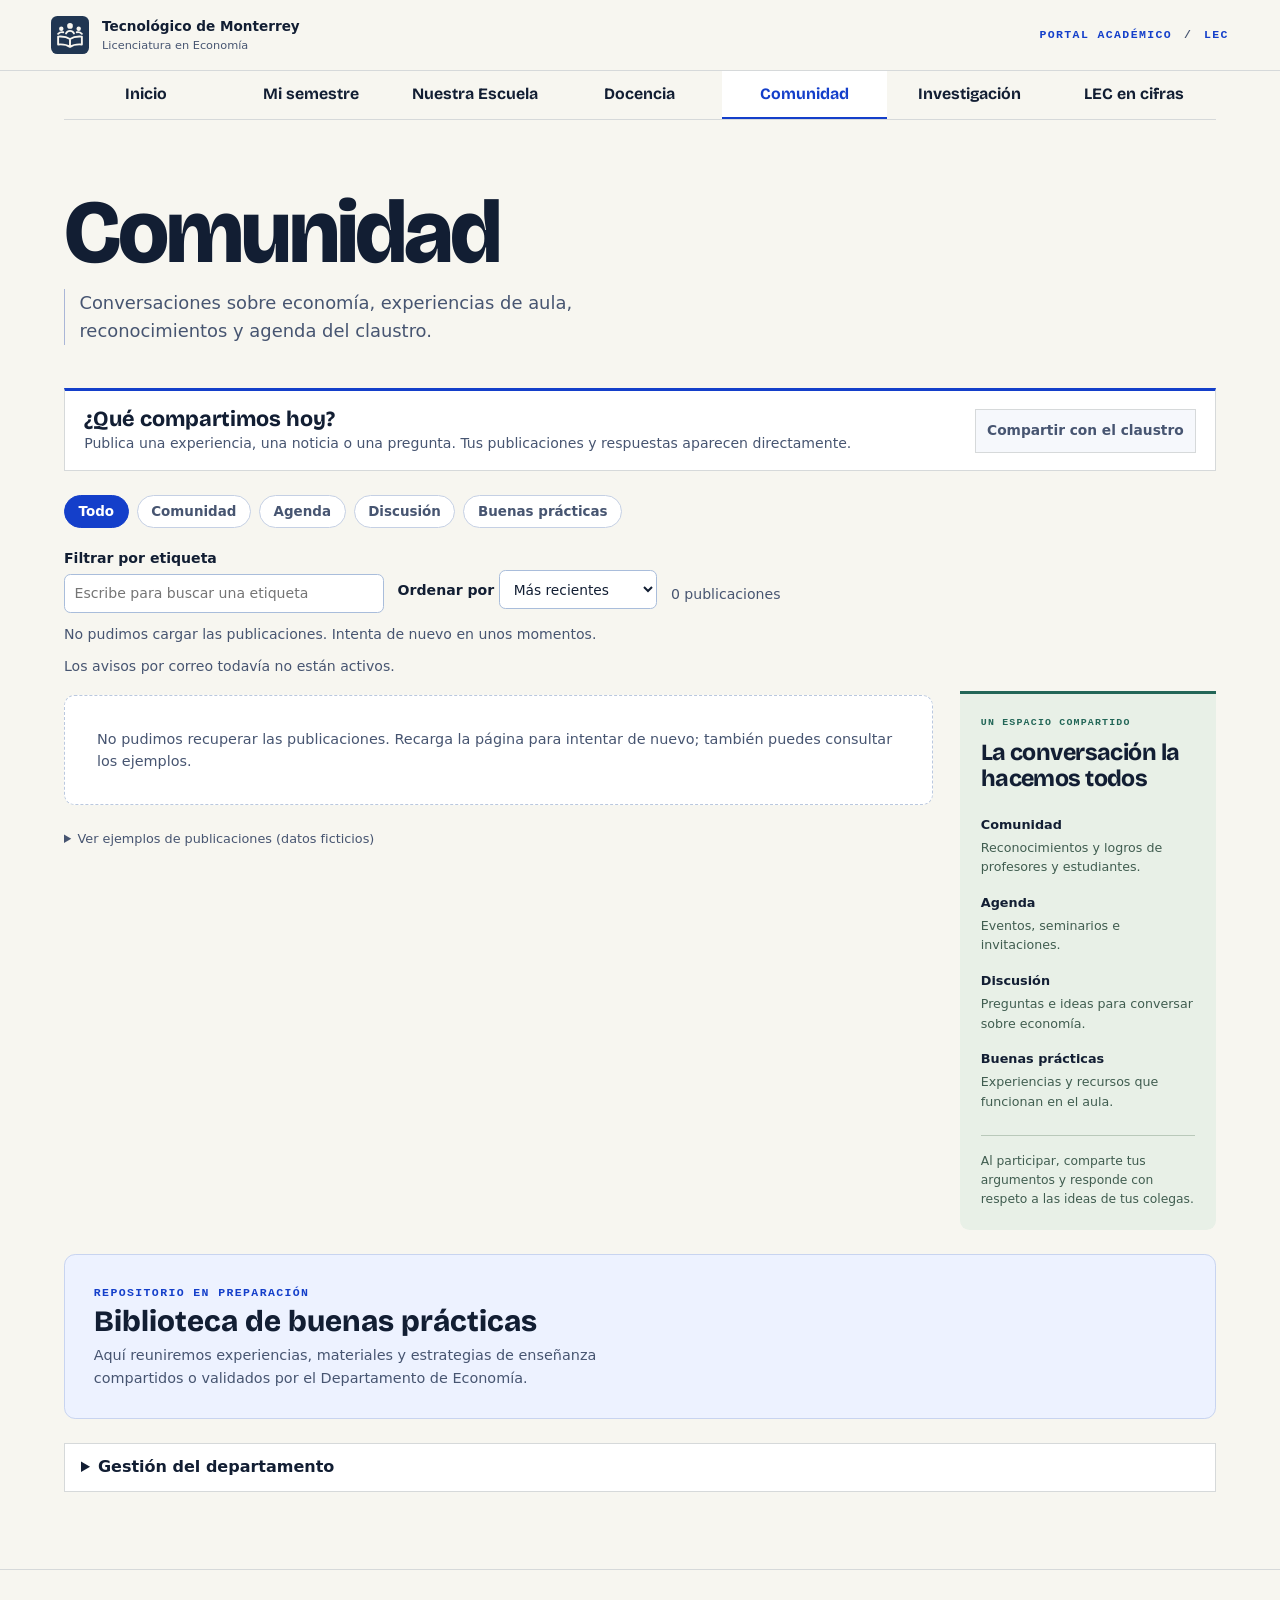
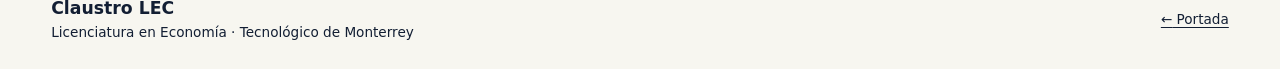
==== commit f9874a78: "upd" ====
--- a/buenas-practicas.html
+++ b/buenas-practicas.html
@@ -6,7 +6,7 @@
   <meta name="description" content="Noticias, reconocimientos, agenda, discusiones económicas y buenas prácticas del claustro de Economía.">
   <title>Comunidad | Claustro LEC</title>
   <link rel="icon" type="image/svg+xml" href="assets/icons/claustro.svg">
-  <link rel="stylesheet" href="assets/css/styles.css?v=5">
+  <link rel="stylesheet" href="assets/css/styles.css?v=6">
   <link rel="stylesheet" href="assets/css/foro.css?v=7">
   <script type="module" src="assets/js/foro.js?v=9"></script>
 </head>
@@ -21,26 +21,21 @@
       <span class="edition">Portal académico <span aria-hidden="true">/</span> LEC</span>
     </div>
   </header>
-  <div class="shell">
-    <nav class="section-index" aria-label="Secciones del portal">
-      <a href="programacion.html"><span class="index-number" aria-hidden="true">01</span><span>Programación</span></a>
-      <a href="organigrama.html"><span class="index-number" aria-hidden="true">02</span><span>Organigrama</span></a>
-      <a href="directorio.html"><span class="index-number" aria-hidden="true">03</span><span>Directorio</span></a>
-      <a href="oportunidades.html"><span class="index-number" aria-hidden="true">04</span><span>Oportunidades</span></a>
-      <a href="buenas-practicas.html" aria-current="page"><span class="index-number" aria-hidden="true">05</span><span>Comunidad</span></a>
-      <a href="capacitacion.html"><span class="index-number" aria-hidden="true">06</span><span>Capacitación</span></a>
-    </nav>
-  </div>
+  <nav class="shell section-index" aria-label="Secciones del portal">
+    <a href="index.html">Inicio</a>
+    <a href="programacion.html">Mi semestre</a>
+    <a href="organigrama.html">Nuestra Escuela</a>
+    <a href="capacitacion.html">Docencia</a>
+    <a href="buenas-practicas.html" aria-current="page">Comunidad</a>
+    <a href="investigacion.html">Investigación</a>
+    <a href="lec-en-cifras.html">LEC en cifras</a>
+  </nav>
 
   <main class="shell" id="contenido" tabindex="-1" data-forum-api="https://claustrolec-foro.marco-mendez.workers.dev">
     <header class="page-heading">
       <div class="page-intro">
-        <p class="eyebrow">05 · Comunidad académica</p>
-        <h1>Vida del claustro</h1>
-        <p>Celebramos los logros, compartimos lo que pasa en el aula y abrimos conversaciones sobre economía.</p>
-      </div>
-      <div class="chapter-mark" aria-hidden="true">
-        <span>05</span>
+        <h1>Comunidad</h1>
+        <p>Conversaciones sobre economía, experiencias de aula, reconocimientos y agenda del claustro.</p>
       </div>
     </header>
     <div class="forum-toolbar">
@@ -91,6 +86,14 @@
       </aside>
     </div>
     <noscript><p>Activa JavaScript para consultar los hilos y participar en el foro.</p></noscript>
+
+    <section class="portal-callout" id="biblioteca" aria-labelledby="practice-library-title">
+      <div>
+        <p class="eyebrow">Repositorio en preparación</p>
+        <h2 id="practice-library-title">Biblioteca de buenas prácticas</h2>
+        <p>Aquí reuniremos experiencias, materiales y estrategias de enseñanza compartidos o validados por el Departamento de Economía.</p>
+      </div>
+    </section>
 
     <details class="department-management" id="department-management">
       <summary>Gestión del departamento</summary>
--- a/assets/css/styles.css
+++ b/assets/css/styles.css
@@ -101,28 +101,66 @@
 
 .section-index {
   display: grid;
-  grid-template-columns: repeat(6, minmax(0, 1fr));
+  grid-template-columns: repeat(7, minmax(0, 1fr));
   border-bottom: 1px solid var(--rule);
 }
 
 .section-index a {
   display: flex;
   align-items: center;
-  gap: .6rem;
-  min-height: 3.2rem;
-  padding: .7rem clamp(.45rem, 2vw, 1.25rem);
-  border-bottom: 3px solid transparent;
+  justify-content: center;
+  min-height: 3rem;
+  padding: .55rem .25rem;
+  border-bottom: 2px solid transparent;
   color: var(--navy);
   font-family: var(--display);
-  font-size: clamp(.78rem, 1.15vw, .98rem);
-  font-weight: 650;
+  font-size: clamp(.78rem, 1.65vw, .99rem);
+  font-weight: 700;
+  line-height: 1.15;
+  text-align: center;
   text-decoration: none;
 }
 
-.section-index a + a { border-inline-start: 1px solid var(--rule); }
 .section-index a:is(:hover, :focus-visible) { color: var(--accent); background: var(--paper); }
-.section-index .index-number { color: var(--accent); font: 650 .74rem/1 var(--numerals); font-variant-numeric: tabular-nums; }
-.section-index a[aria-current="page"] { border-bottom-color: var(--accent); background: var(--paper); color: var(--accent); }
+.section-index a:focus-visible { outline-offset: -4px; }
+.section-index a[aria-current] { border-bottom-color: var(--accent); background: var(--paper); color: var(--accent); }
+
+.portal-button {
+  display: inline-flex;
+  width: fit-content;
+  align-items: center;
+  justify-content: center;
+  gap: .65rem;
+  min-height: 2.75rem;
+  padding: .55rem .9rem;
+  border: 1px solid var(--accent);
+  border-radius: .45rem;
+  background: var(--accent);
+  color: white;
+  font-size: .86rem;
+  font-weight: 700;
+  text-decoration: none;
+}
+
+.portal-button:hover { background: #102f95; }
+.portal-button span { font-size: 1rem; }
+
+.portal-callout {
+  display: flex;
+  flex-wrap: wrap;
+  justify-content: space-between;
+  align-items: center;
+  gap: 1rem 2rem;
+  margin-block: 1.5rem;
+  padding: clamp(1.1rem, 3vw, 1.8rem);
+  border: 1px solid #c8d4f0;
+  border-radius: .7rem;
+  background: var(--tint);
+}
+
+.portal-callout > div { flex: 1 1 24rem; }
+.portal-callout h2 { margin-block: .22rem .35rem; font: 780 clamp(1.35rem, 2.6vw, 1.85rem)/1.12 var(--display); }
+.portal-callout p:not(.eyebrow) { max-width: 65ch; color: var(--muted); font-size: .9rem; }
 
 .search-picker { position: relative; min-width: 0; }
 
@@ -156,10 +194,6 @@
 .sample-note strong { color: var(--ink); }
 
 .page-heading {
-  display: grid;
-  grid-template-columns: minmax(0, 1fr) minmax(12rem, 24%);
-  align-items: end;
-  gap: 1.5rem clamp(1.5rem, 5vw, 5rem);
   padding-block: clamp(2.3rem, 5vw, 4.5rem) clamp(1.5rem, 4vw, 2.7rem);
 }
 
@@ -169,26 +203,8 @@
   letter-spacing: -.032em;
 }
 
-.page-heading--single-line .page-intro { container-type: inline-size; }
-.page-heading--single-line h1 { font-size: min(6.25rem, 8.1cqi); white-space: nowrap; }
-
 .page-intro .eyebrow::before { display: inline-block; width: 1.65rem; height: 1px; margin-right: .65rem; background: currentColor; vertical-align: middle; content: ""; }
 .page-intro > p:last-child { max-width: 56ch; padding-left: .9rem; border-left: 1px solid #aab6d7; color: var(--muted); font-size: clamp(.95rem, 1.5vw, 1.12rem); }
-.chapter-mark {
-  display: grid;
-  min-height: 8.4rem;
-  align-items: end;
-  justify-items: end;
-  padding: .55rem 1rem;
-  border-bottom: 3px solid var(--accent);
-  background: url("data:image/svg+xml,%3Csvg xmlns='http://www.w3.org/2000/svg' viewBox='0 0 250 136' preserveAspectRatio='none'%3E%3Cpath d='M-8 112 49 82 108 93 170 40 260 16' fill='none' stroke='%237b9de9' stroke-width='2' stroke-dasharray='2 5'/%3E%3Ccircle cx='49' cy='82' r='6' fill='%23f7f6f0' stroke='%23143fca' stroke-width='2'/%3E%3C/svg%3E") center / 100% 100% no-repeat,
-    linear-gradient(#dbe5fb 1px, transparent 1px) 0 0 / 1.2rem 1.2rem,
-    linear-gradient(90deg, #dbe5fb 1px, transparent 1px) 0 0 / 1.2rem 1.2rem var(--tint);
-  color: var(--accent);
-  font: 750 clamp(3.5rem, 7vw, 5.8rem)/1 var(--numerals);
-  font-variant-numeric: tabular-nums;
-  letter-spacing: -.035em;
-}
 .card > p { color: var(--muted); }
 
 .tag { color: var(--navy); letter-spacing: .08em; }
@@ -238,18 +254,13 @@
 @media (max-width: 760px) {
   .shell { width: calc(100% - 2.5rem); }
   .header-inner, .footer-inner { width: 92%; }
-  .section-index { grid-template-columns: repeat(2, minmax(0, 1fr)); }
-  .section-index a:nth-child(odd) { border-inline-start: 0; }
-  .section-index a:nth-child(-n + 4) { box-shadow: 0 1px var(--rule); }
-  .page-heading { grid-template-columns: minmax(0, 1fr); }
-  .chapter-mark { display: none; }
   .grid-three { grid-template-columns: 1fr; }
 }
 
-@media (min-width: 761px) and (max-width: 1000px) {
-  .section-index { grid-template-columns: repeat(3, minmax(0, 1fr)); }
-  .section-index a:nth-child(4) { border-inline-start: 0; }
-  .section-index a:nth-child(-n + 3) { box-shadow: 0 1px var(--rule); }
+@media (max-width: 620px) {
+  .section-index { width: 92%; grid-template-columns: repeat(12, minmax(0, 1fr)); }
+  .section-index a { grid-column: span 3; min-height: 2.65rem; padding-inline: .1rem; }
+  .section-index a:nth-child(-n + 3) { grid-column: span 4; box-shadow: 0 1px var(--rule); }
 }
 
 @media (max-width: 460px) {
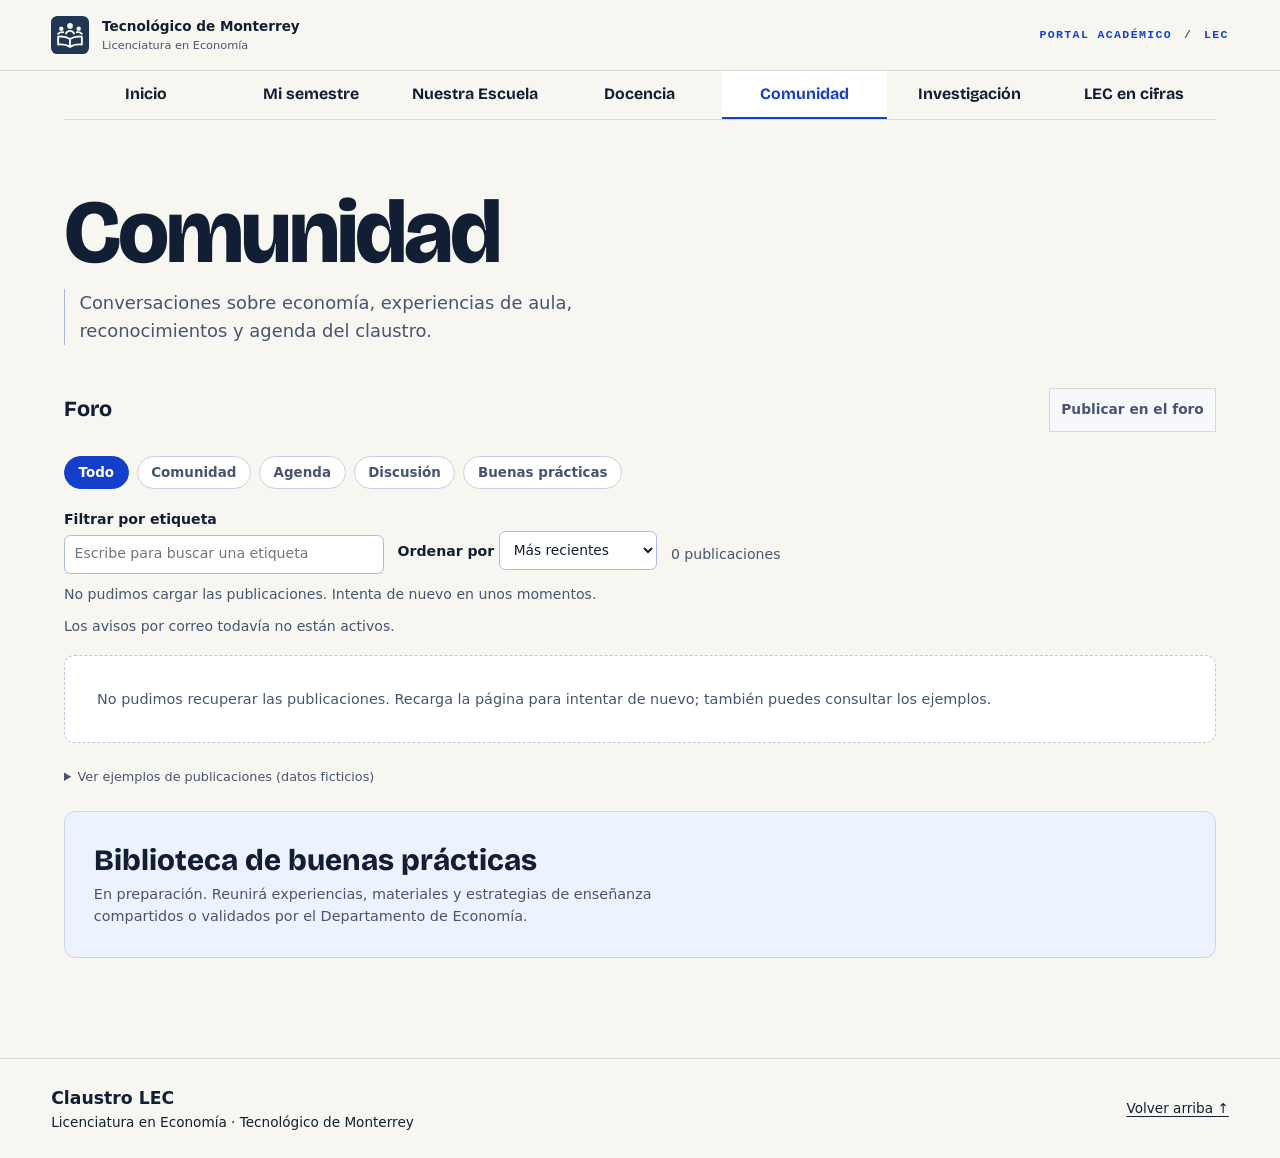
==== commit e26ff5b9: "upd" ====
--- a/buenas-practicas.html
+++ b/buenas-practicas.html
@@ -6,9 +6,9 @@
   <meta name="description" content="Noticias, reconocimientos, agenda, discusiones económicas y buenas prácticas del claustro de Economía.">
   <title>Comunidad | Claustro LEC</title>
   <link rel="icon" type="image/svg+xml" href="assets/icons/claustro.svg">
-  <link rel="stylesheet" href="assets/css/styles.css?v=6">
-  <link rel="stylesheet" href="assets/css/foro.css?v=7">
-  <script type="module" src="assets/js/foro.js?v=9"></script>
+  <link rel="stylesheet" href="assets/css/styles.css?v=7">
+  <link rel="stylesheet" href="assets/css/foro.css?v=8">
+  <script type="module" src="assets/js/foro.js?v=10"></script>
 </head>
 <body>
   <a class="skip-link" href="#contenido">Ir al contenido</a>
@@ -39,19 +39,16 @@
       </div>
     </header>
     <div class="forum-toolbar">
-      <div>
-        <h2>¿Qué compartimos hoy?</h2>
-        <p>Publica una experiencia, una noticia o una pregunta. Tus publicaciones y respuestas aparecen directamente.</p>
-      </div>
-      <button class="forum-button forum-primary" id="forum-new" type="button" disabled>Compartir con el claustro</button>
+      <h2>Foro</h2>
+      <button class="forum-button forum-primary" id="forum-new" type="button" disabled>Publicar en el foro</button>
     </div>
-    <nav class="feed-categories" aria-label="Filtrar publicaciones por categoría">
+    <div class="feed-categories" role="group" aria-label="Filtrar publicaciones por categoría">
       <button type="button" data-category="" aria-pressed="true">Todo</button>
       <button type="button" data-category="community" aria-pressed="false">Comunidad</button>
       <button type="button" data-category="agenda" aria-pressed="false">Agenda</button>
       <button type="button" data-category="discussion" aria-pressed="false">Discusión</button>
       <button type="button" data-category="practice" aria-pressed="false">Buenas prácticas</button>
-    </nav>
+    </div>
     <div class="forum-filter">
       <div class="search-picker">
         <label for="forum-tag-filter">Filtrar por etiqueta</label>
@@ -66,40 +63,26 @@
     <p class="forum-status" id="forum-status" role="status"></p>
     <p class="forum-privacy" id="forum-email-status">Los avisos por correo todavía no están activos.</p>
     <p id="feed-preview-note" class="feed-preview-note" hidden>Vista previa local con publicaciones ficticias. Las participaciones de esta vista se guardan únicamente en este equipo.</p>
-    <div class="feed-layout">
-      <div>
-        <div id="forum-threads" class="forum-threads" aria-label="Publicaciones del claustro" aria-busy="true"></div>
-        <details class="feed-examples" id="feed-examples">
-          <summary>Ver ejemplos de publicaciones (datos ficticios)</summary>
-          <p>Estas publicaciones ilustran el espacio. No representan anuncios ni personas reales.</p>
-          <div id="forum-example-threads" class="forum-threads"></div>
-        </details>
-      </div>
-      <aside class="feed-guide" aria-labelledby="feed-guide-title">
-        <p class="eyebrow">Un espacio compartido</p>
-        <h2 id="feed-guide-title">La conversación la hacemos todos</h2>
-        <dl><div><dt>Comunidad</dt><dd>Reconocimientos y logros de profesores y estudiantes.</dd></div>
-          <div><dt>Agenda</dt><dd>Eventos, seminarios e invitaciones.</dd></div>
-          <div><dt>Discusión</dt><dd>Preguntas e ideas para conversar sobre economía.</dd></div>
-          <div><dt>Buenas prácticas</dt><dd>Experiencias y recursos que funcionan en el aula.</dd></div></dl>
-        <p>Al participar, comparte tus argumentos y responde con respeto a las ideas de tus colegas.</p>
-      </aside>
-    </div>
+    <div id="forum-threads" class="forum-threads" aria-label="Publicaciones del claustro" aria-busy="true"></div>
+    <details class="feed-examples" id="feed-examples">
+      <summary>Ver ejemplos de publicaciones (datos ficticios)</summary>
+      <p>Estas publicaciones ilustran el espacio. No representan anuncios ni personas reales.</p>
+      <div id="forum-example-threads" class="forum-threads"></div>
+    </details>
     <noscript><p>Activa JavaScript para consultar los hilos y participar en el foro.</p></noscript>
 
     <section class="portal-callout" id="biblioteca" aria-labelledby="practice-library-title">
       <div>
-        <p class="eyebrow">Repositorio en preparación</p>
         <h2 id="practice-library-title">Biblioteca de buenas prácticas</h2>
-        <p>Aquí reuniremos experiencias, materiales y estrategias de enseñanza compartidos o validados por el Departamento de Economía.</p>
+        <p>En preparación. Reunirá experiencias, materiales y estrategias de enseñanza compartidos o validados por el Departamento de Economía.</p>
       </div>
     </section>
 
-    <details class="department-management" id="department-management">
+    <details class="department-management" id="department-management" hidden open>
       <summary>Gestión del departamento</summary>
       <div class="department-management-content">
         <form id="forum-login" hidden>
-          <label>Contraseña del departamento <input name="password" type="password" autocomplete="current-password" maxlength="256" required></label>
+          <label>Credencial de acceso <input name="password" type="password" autocomplete="current-password" maxlength="256" required></label>
           <button class="forum-button" type="submit">Entrar</button>
         </form>
         <div class="forum-session" id="forum-session" hidden>
@@ -170,7 +153,7 @@
   <footer class="site-footer">
     <div class="shell footer-inner">
       <div><strong>Claustro LEC</strong><p>Licenciatura en Economía · Tecnológico de Monterrey</p></div>
-      <a href="index.html"><span aria-hidden="true">←</span> Portada</a>
+      <a href="#inicio">Volver arriba <span aria-hidden="true">↑</span></a>
     </div>
   </footer>
 </body>
--- a/assets/css/styles.css
+++ b/assets/css/styles.css
@@ -125,25 +125,31 @@
 .section-index a:focus-visible { outline-offset: -4px; }
 .section-index a[aria-current] { border-bottom-color: var(--accent); background: var(--paper); color: var(--accent); }
 
-.portal-button {
+.page-navigation {
+  display: flex;
+  flex-wrap: wrap;
+  align-items: center;
+  column-gap: 1.25rem;
+  margin-block: 0 1.25rem;
+  border-bottom: 1px solid var(--rule);
+  font-size: .88rem;
+  font-weight: 670;
+}
+
+.page-navigation a {
   display: inline-flex;
-  width: fit-content;
-  align-items: center;
-  justify-content: center;
-  gap: .65rem;
-  min-height: 2.75rem;
-  padding: .55rem .9rem;
-  border: 1px solid var(--accent);
-  border-radius: .45rem;
-  background: var(--accent);
-  color: white;
-  font-size: .86rem;
-  font-weight: 700;
+  align-items: center;
+  min-height: 2.5rem;
+  color: var(--accent);
+}
+
+.page-navigation a[aria-current] {
+  color: var(--navy);
   text-decoration: none;
 }
 
-.portal-button:hover { background: #102f95; }
-.portal-button span { font-size: 1rem; }
+.page-navigation:has([aria-current]) { margin-bottom: 0; }
+.context-link { color: var(--accent); font-weight: 650; }
 
 .portal-callout {
   display: flex;
--- a/assets/css/foro.css
+++ b/assets/css/foro.css
@@ -1,6 +1,6 @@
-.forum-toolbar { display: flex; flex-wrap: wrap; align-items: center; justify-content: space-between; gap: .85rem 1.5rem; padding: 1rem 1.2rem; border: 1px solid var(--rule); border-top: 3px solid var(--accent); background: var(--paper); }
+.forum-toolbar { display: flex; flex-wrap: wrap; align-items: center; justify-content: space-between; gap: .65rem 1.5rem; }
 .forum-toolbar h2 { color: var(--navy); font: 750 1.35rem/1.2 var(--display); }
-.forum-toolbar p, .forum-byline, .forum-privacy, .forum-status { color: var(--muted); font-size: .88rem; }
+.forum-byline, .forum-privacy, .forum-status { color: var(--muted); font-size: .88rem; }
 .forum-status { margin-block: .65rem; }
 .forum-status:empty { display: none; }
 
@@ -68,15 +68,6 @@
 .feed-categories button:focus-visible { outline: 2px solid var(--accent); outline-offset: 3px; }
 .feed-sort { display: grid; gap: .25rem; font-weight: 650; }
 .feed-sort select { min-height: 2.45rem; padding: .35rem .6rem; border: 1px solid #a9bddb; border-radius: .4rem; background: white; color: var(--navy); font: 400 .86rem system-ui; }
-.feed-layout { display: grid; grid-template-columns: minmax(0, 1fr) 16rem; align-items: start; gap: 1.7rem; }
-.feed-layout > div { min-width: 0; }
-.feed-guide { margin-top: .85rem; padding: 1.3rem; border-top: 3px solid #226657; border-radius: 0 0 .6rem .6rem; background: #e8f0e7; }
-.feed-guide .eyebrow { color: #226657; font-size: .62rem; }
-.feed-guide h2 { margin-top: .5rem; font: 750 1.45rem/1.12 var(--display); letter-spacing: -.025em; }
-.feed-guide dl { display: grid; gap: 1rem; margin-block: 1.5rem; }
-.feed-guide dt { font-size: .8rem; font-weight: 700; }
-.feed-guide dd { margin: .2rem 0 0; color: #405d50; font-size: .79rem; }
-.feed-guide > p:last-child { padding-top: 1rem; border-top: 1px solid #b9c9ba; font-size: .77rem; color: #405d50; }
 .feed-badges { display: flex; align-items: center; flex-wrap: wrap; gap: .4rem; margin-bottom: .8rem; }
 .feed-category, .feed-official, .feed-pinned { display: inline-block; padding: .2rem .5rem; border-radius: .3rem; color: #244b90; background: #edf2ff; font-size: .68rem; font-weight: 700; }
 .feed-category[data-category="community"], .feed-official { background: #e8f3f0; color: #226657; }
@@ -117,5 +108,4 @@
 .post-images a { min-width: 0; }
 .post-images img { display: block; width: 100%; max-height: 28rem; object-fit: contain; border: 1px solid var(--rule); border-radius: .4rem; background: #f7f8fa; }
 @media (max-width: 520px) { .attachment-previews { grid-template-columns: 1fr; } }
-@media (max-width: 900px) { .feed-layout { grid-template-columns: minmax(0, 1fr); } .feed-guide { display: none; } }
 @media (max-width: 520px) { .feed-categories { gap: .4rem; } .feed-categories button { padding: .45rem .65rem; font-size: .78rem; } .forum-post { padding: 1rem; } }
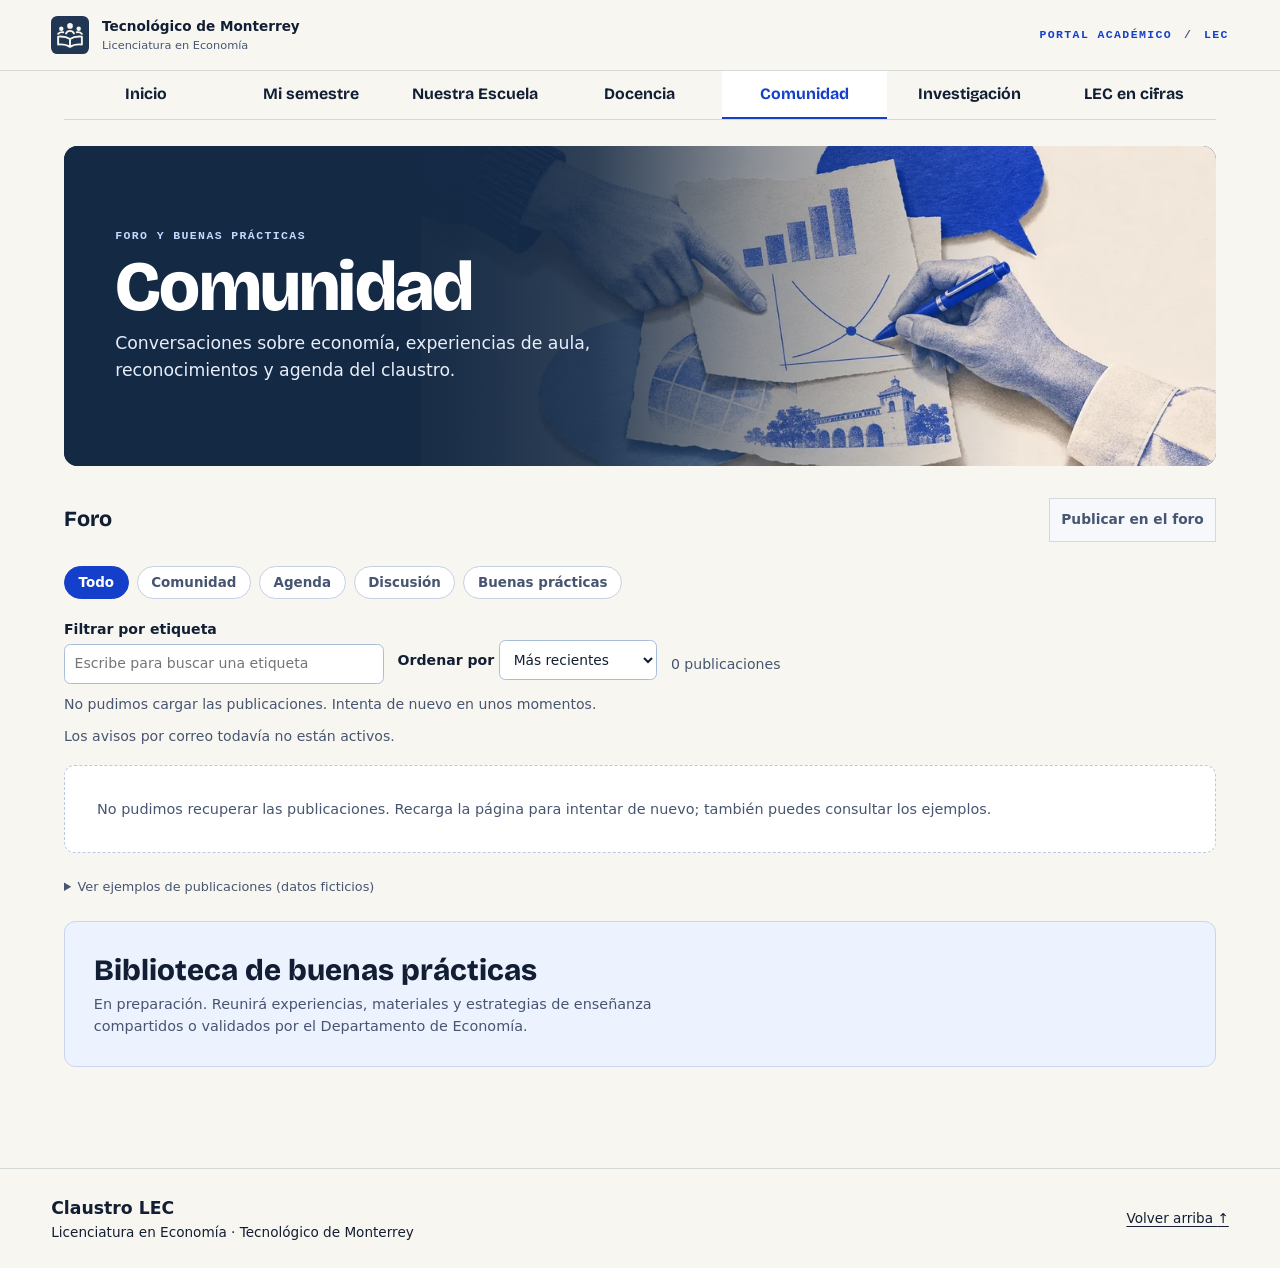
==== commit 7f52b55f: "upd" ====
--- a/buenas-practicas.html
+++ b/buenas-practicas.html
@@ -6,7 +6,7 @@
   <meta name="description" content="Noticias, reconocimientos, agenda, discusiones económicas y buenas prácticas del claustro de Economía.">
   <title>Comunidad | Claustro LEC</title>
   <link rel="icon" type="image/svg+xml" href="assets/icons/claustro.svg">
-  <link rel="stylesheet" href="assets/css/styles.css?v=7">
+  <link rel="stylesheet" href="assets/css/styles.css?v=8">
   <link rel="stylesheet" href="assets/css/foro.css?v=8">
   <script type="module" src="assets/js/foro.js?v=10"></script>
 </head>
@@ -32,8 +32,11 @@
   </nav>
 
   <main class="shell" id="contenido" tabindex="-1" data-forum-api="https://claustrolec-foro.marco-mendez.workers.dev">
-    <header class="page-heading">
-      <div class="page-intro">
+    <header class="section-hero">
+      <img class="section-hero-image" src="assets/img/portada/buenas-practicas.webp"
+        width="1000" height="563" alt="" fetchpriority="high">
+      <div class="section-hero-copy">
+        <p class="eyebrow">Foro y buenas prácticas</p>
         <h1>Comunidad</h1>
         <p>Conversaciones sobre economía, experiencias de aula, reconocimientos y agenda del claustro.</p>
       </div>
--- a/assets/css/styles.css
+++ b/assets/css/styles.css
@@ -125,6 +125,44 @@
 .section-index a:focus-visible { outline-offset: -4px; }
 .section-index a[aria-current] { border-bottom-color: var(--accent); background: var(--paper); color: var(--accent); }
 
+.section-tabs {
+  display: grid;
+  grid-template-columns: repeat(2, minmax(0, 1fr));
+  gap: .55rem;
+  max-width: 29rem;
+  margin-top: .85rem;
+}
+
+.section-tabs a {
+  display: flex;
+  align-items: center;
+  justify-content: space-between;
+  gap: .45rem;
+  min-height: 2.8rem;
+  padding: .56rem clamp(.65rem, 2vw, .95rem);
+  border: 1px solid #afc1eb;
+  border-radius: .5rem;
+  background: var(--paper);
+  color: var(--accent);
+  font: 750 clamp(.87rem, 1.8vw, 1rem)/1.15 var(--display);
+  text-decoration: none;
+}
+
+.section-tabs a:hover { border-color: var(--accent); background: var(--tint); }
+.section-tabs a[aria-current] { border-color: var(--accent); background: var(--accent); color: white; }
+.section-tabs a::after {
+  flex: none;
+  width: .4rem;
+  height: .4rem;
+  margin-right: .1rem;
+  border: solid currentColor;
+  border-width: 1.5px 1.5px 0 0;
+  transform: rotate(45deg);
+  content: "";
+}
+
+.section-tabs a[aria-current]::after { visibility: hidden; }
+
 .page-navigation {
   display: flex;
   flex-wrap: wrap;
@@ -143,12 +181,73 @@
   color: var(--accent);
 }
 
-.page-navigation a[aria-current] {
-  color: var(--navy);
-  text-decoration: none;
-}
-
-.page-navigation:has([aria-current]) { margin-bottom: 0; }
+.section-hero {
+  position: relative;
+  isolation: isolate;
+  display: grid;
+  min-height: clamp(16rem, 28vw, 20rem);
+  align-items: center;
+  margin-block: clamp(.9rem, 2.2vw, 1.6rem) clamp(1.25rem, 3vw, 2rem);
+  overflow: hidden;
+  border-radius: .85rem;
+  background: #142944;
+  color: white;
+}
+
+.section-hero-image {
+  position: absolute;
+  z-index: -2;
+  inset: 0 0 0 auto;
+  display: block;
+  width: 69%;
+  height: 100%;
+  object-fit: cover;
+  object-position: center;
+}
+
+.section-hero--panorama .section-hero-image { width: 100%; object-position: 75% center; }
+
+.section-hero::before {
+  position: absolute;
+  z-index: -1;
+  inset: 0;
+  background: linear-gradient(90deg, #142944 23%, #142944f7 34%, #142944df 46%, #14294477 60%, #14294400 83%);
+  content: "";
+}
+
+.section-hero-copy {
+  display: grid;
+  gap: .55rem;
+  width: min(66%, 47rem);
+  padding: clamp(1.35rem, 4.4vw, 3.2rem);
+}
+
+.section-hero .eyebrow { color: #c5d8ff; }
+.section-hero h1 {
+  margin: 0;
+  color: white;
+  font: 800 clamp(2.55rem, 5.5vw, 4.85rem)/.96 var(--display);
+  letter-spacing: -.025em;
+}
+
+.section-hero-copy > p:not(.eyebrow) {
+  max-width: 45ch;
+  color: #e7eefb;
+  font-size: clamp(.92rem, 1.45vw, 1.08rem);
+}
+
+@media (max-width: 650px) {
+  .section-hero { --hero-image-height: clamp(8.25rem, 35vw, 11.5rem); min-height: auto; }
+  .section-hero-image { position: static; grid-row: 2; width: 100%; height: var(--hero-image-height); }
+  .section-hero::before {
+    inset: auto 0 0;
+    height: var(--hero-image-height);
+    background: linear-gradient(180deg, #142944 0%, #14294414 30%, transparent 60%);
+  }
+  .section-hero-copy { width: 100%; }
+  .section-hero h1 { font-size: clamp(2rem, 9.6vw, 3.25rem); }
+}
+
 .context-link { color: var(--accent); font-weight: 650; }
 
 .portal-callout {
@@ -199,18 +298,6 @@
 
 .sample-note strong { color: var(--ink); }
 
-.page-heading {
-  padding-block: clamp(2.3rem, 5vw, 4.5rem) clamp(1.5rem, 4vw, 2.7rem);
-}
-
-.page-heading h1 {
-  margin-block: .45rem .85rem;
-  font: 800 clamp(2.65rem, 7vw, 6.25rem)/.94 var(--display);
-  letter-spacing: -.032em;
-}
-
-.page-intro .eyebrow::before { display: inline-block; width: 1.65rem; height: 1px; margin-right: .65rem; background: currentColor; vertical-align: middle; content: ""; }
-.page-intro > p:last-child { max-width: 56ch; padding-left: .9rem; border-left: 1px solid #aab6d7; color: var(--muted); font-size: clamp(.95rem, 1.5vw, 1.12rem); }
 .card > p { color: var(--muted); }
 
 .tag { color: var(--navy); letter-spacing: .08em; }
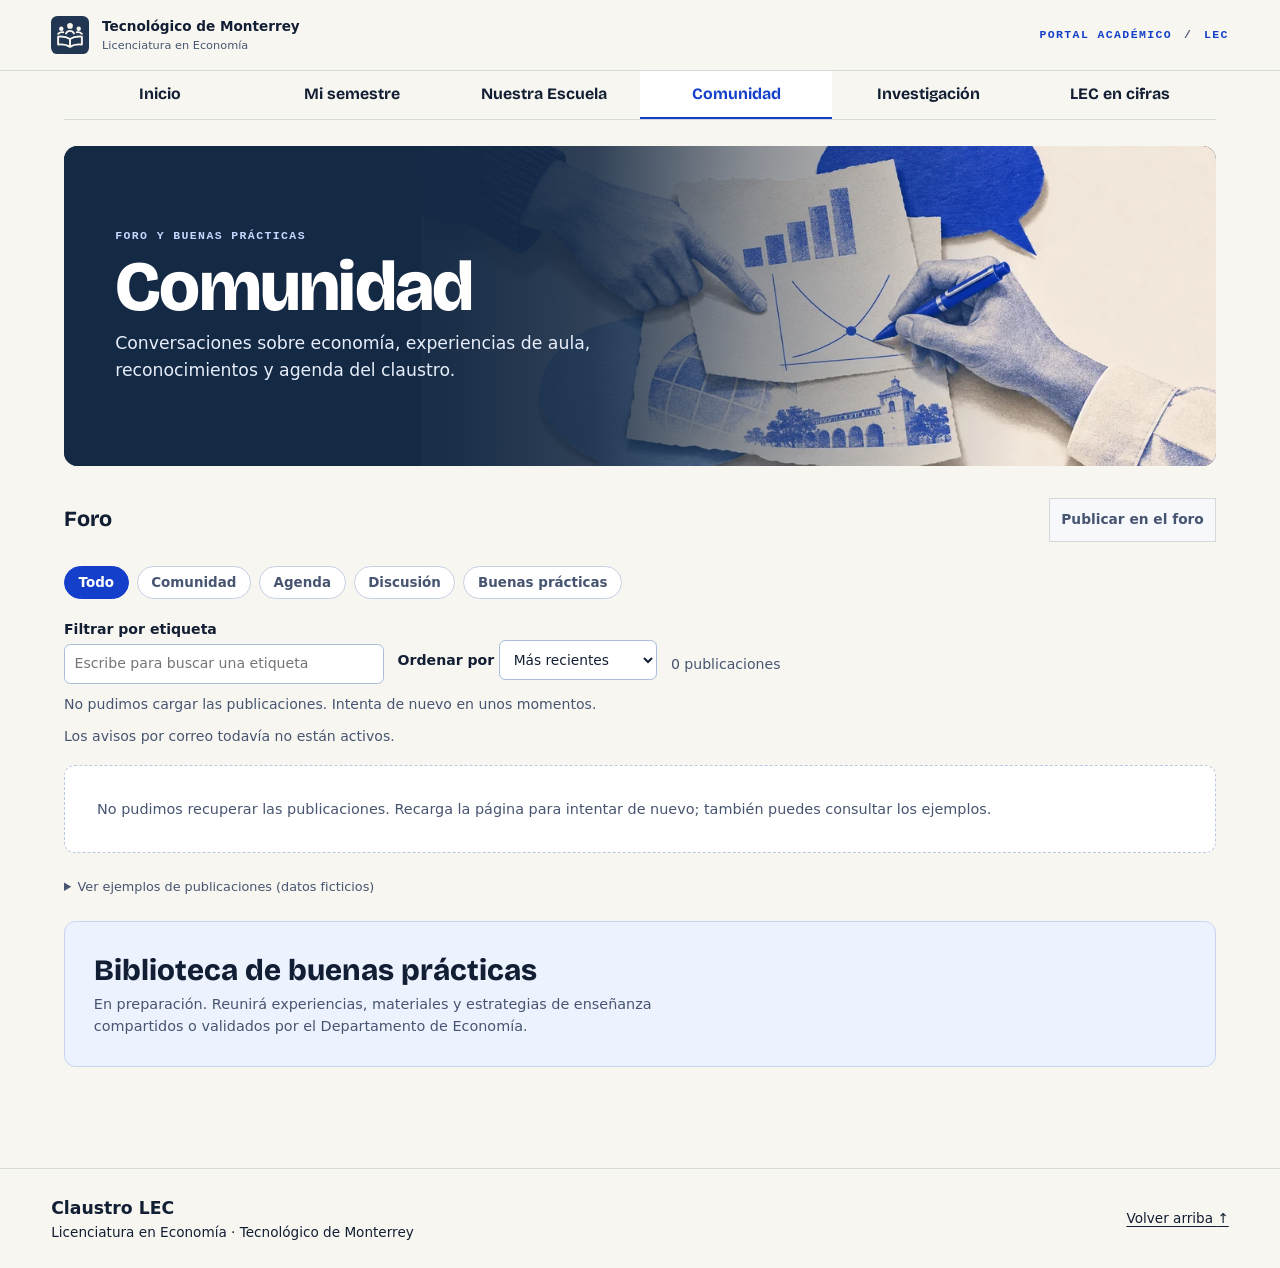
==== commit d181c992: "upd" ====
--- a/buenas-practicas.html
+++ b/buenas-practicas.html
@@ -6,7 +6,7 @@
   <meta name="description" content="Noticias, reconocimientos, agenda, discusiones económicas y buenas prácticas del claustro de Economía.">
   <title>Comunidad | Claustro LEC</title>
   <link rel="icon" type="image/svg+xml" href="assets/icons/claustro.svg">
-  <link rel="stylesheet" href="assets/css/styles.css?v=8">
+  <link rel="stylesheet" href="assets/css/styles.css?v=9">
   <link rel="stylesheet" href="assets/css/foro.css?v=8">
   <script type="module" src="assets/js/foro.js?v=10"></script>
 </head>
@@ -24,8 +24,7 @@
   <nav class="shell section-index" aria-label="Secciones del portal">
     <a href="index.html">Inicio</a>
     <a href="programacion.html">Mi semestre</a>
-    <a href="organigrama.html">Nuestra Escuela</a>
-    <a href="capacitacion.html">Docencia</a>
+    <a href="directorio.html">Nuestra Escuela</a>
     <a href="buenas-practicas.html" aria-current="page">Comunidad</a>
     <a href="investigacion.html">Investigación</a>
     <a href="lec-en-cifras.html">LEC en cifras</a>
--- a/assets/css/styles.css
+++ b/assets/css/styles.css
@@ -101,7 +101,7 @@
 
 .section-index {
   display: grid;
-  grid-template-columns: repeat(7, minmax(0, 1fr));
+  grid-template-columns: repeat(6, minmax(0, 1fr));
   border-bottom: 1px solid var(--rule);
 }
 
@@ -131,6 +131,11 @@
   gap: .55rem;
   max-width: 29rem;
   margin-top: .85rem;
+}
+
+.section-tabs--three {
+  grid-template-columns: repeat(3, minmax(0, 1fr));
+  max-width: 43.5rem;
 }
 
 .section-tabs a {
@@ -351,9 +356,17 @@
 }
 
 @media (max-width: 620px) {
-  .section-index { width: 92%; grid-template-columns: repeat(12, minmax(0, 1fr)); }
-  .section-index a { grid-column: span 3; min-height: 2.65rem; padding-inline: .1rem; }
-  .section-index a:nth-child(-n + 3) { grid-column: span 4; box-shadow: 0 1px var(--rule); }
+  .section-index { width: 92%; grid-template-columns: repeat(3, minmax(0, 1fr)); }
+  .section-index a { min-height: 2.65rem; padding-inline: .1rem; }
+  .section-index a:nth-child(-n + 3) { box-shadow: 0 1px var(--rule); }
+  .section-tabs--three { gap: .45rem; }
+  .section-tabs--three a { justify-content: center; padding-inline: .3rem; font-size: .8rem; text-align: center; }
+  .section-tabs--three a::after { display: none; }
+}
+
+@media (max-width: 375px) {
+  .section-tabs--three { grid-template-columns: 1fr; }
+  .section-tabs--three a { justify-content: flex-start; padding-inline: .75rem; font-size: .9rem; text-align: left; }
 }
 
 @media (max-width: 460px) {
